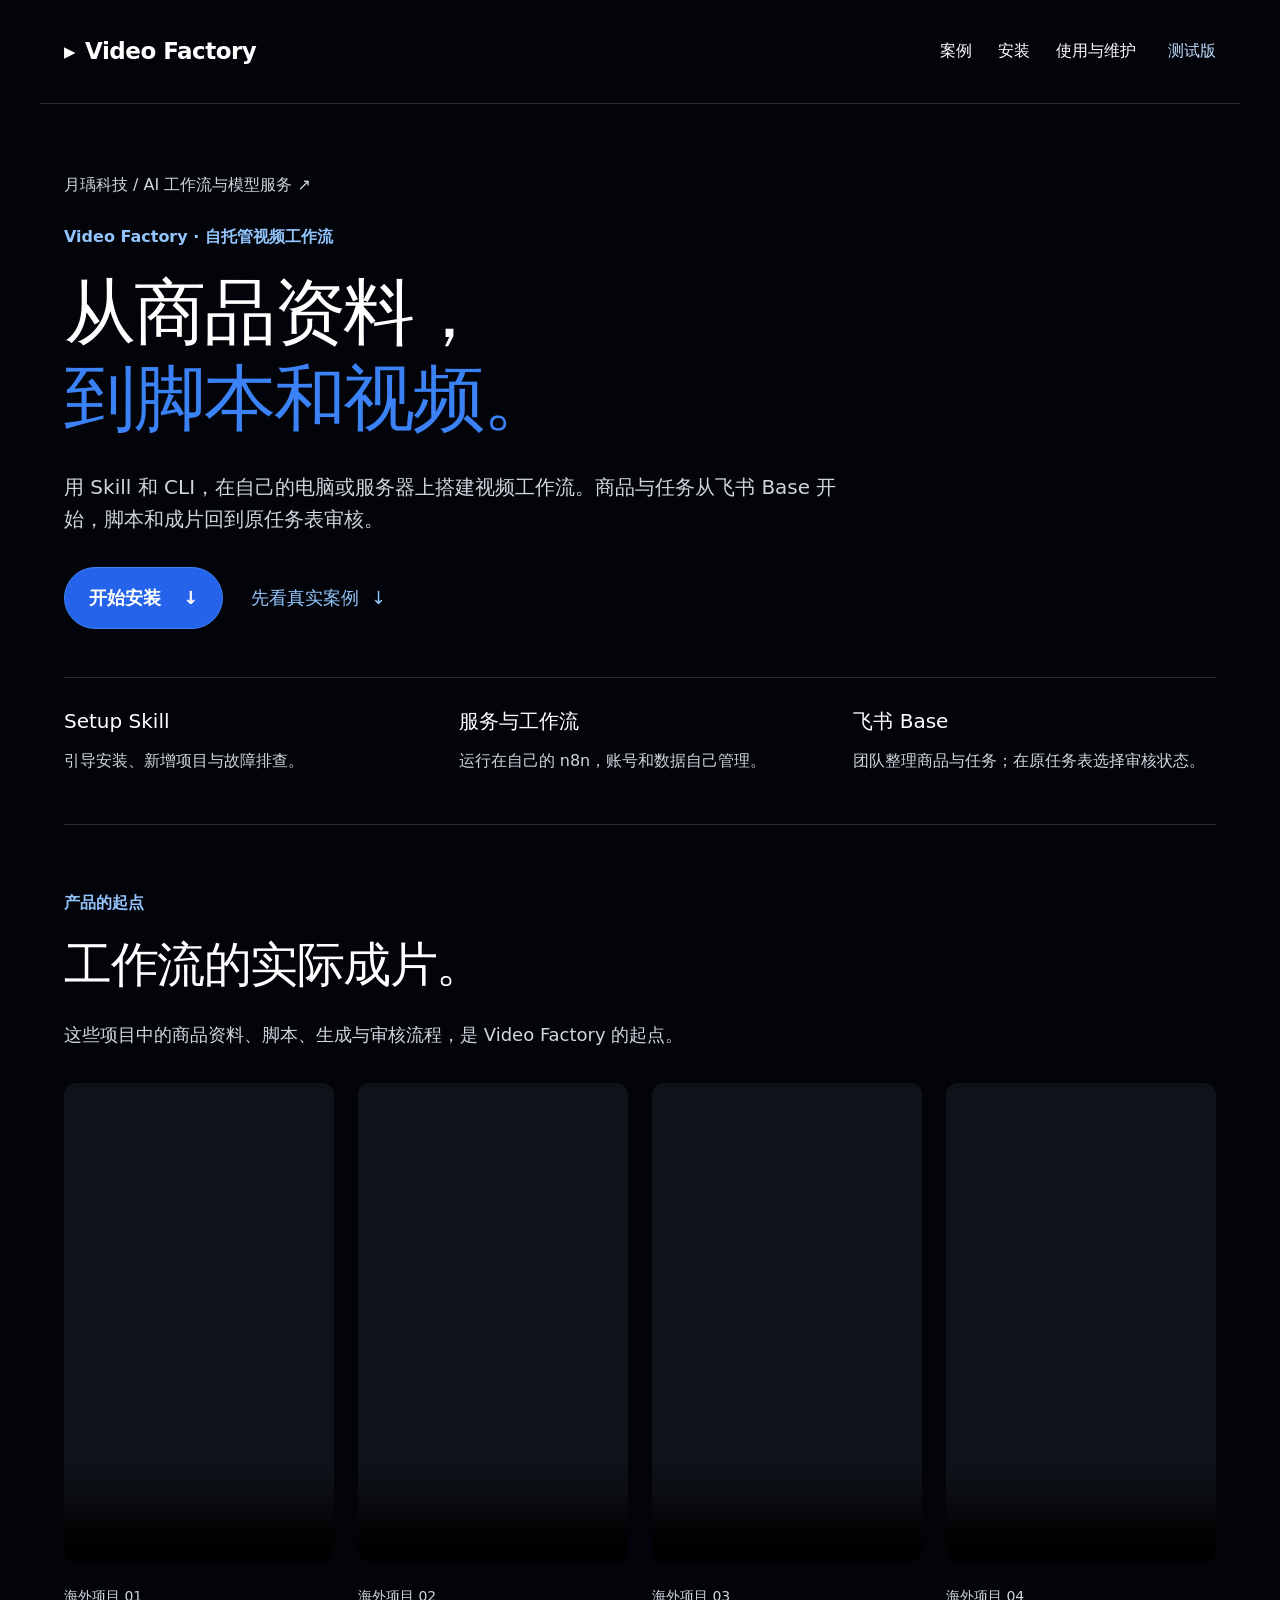
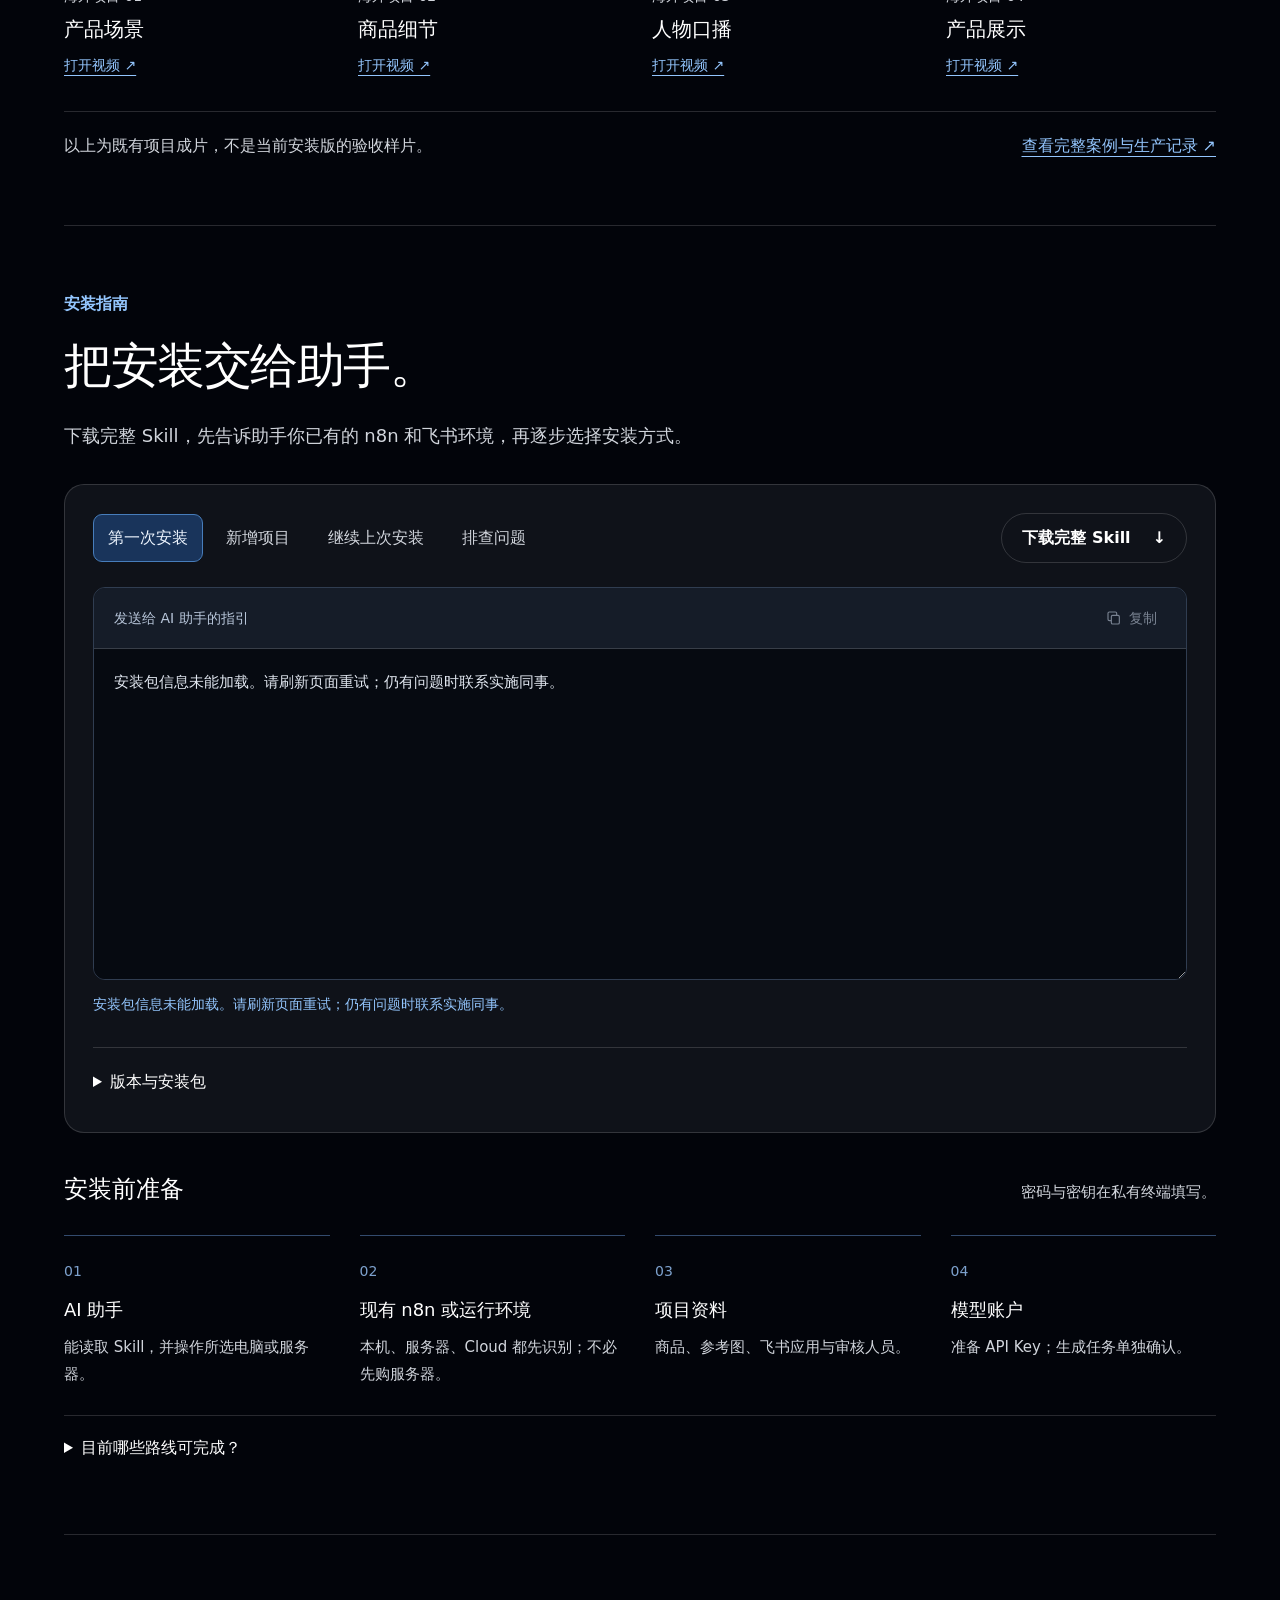
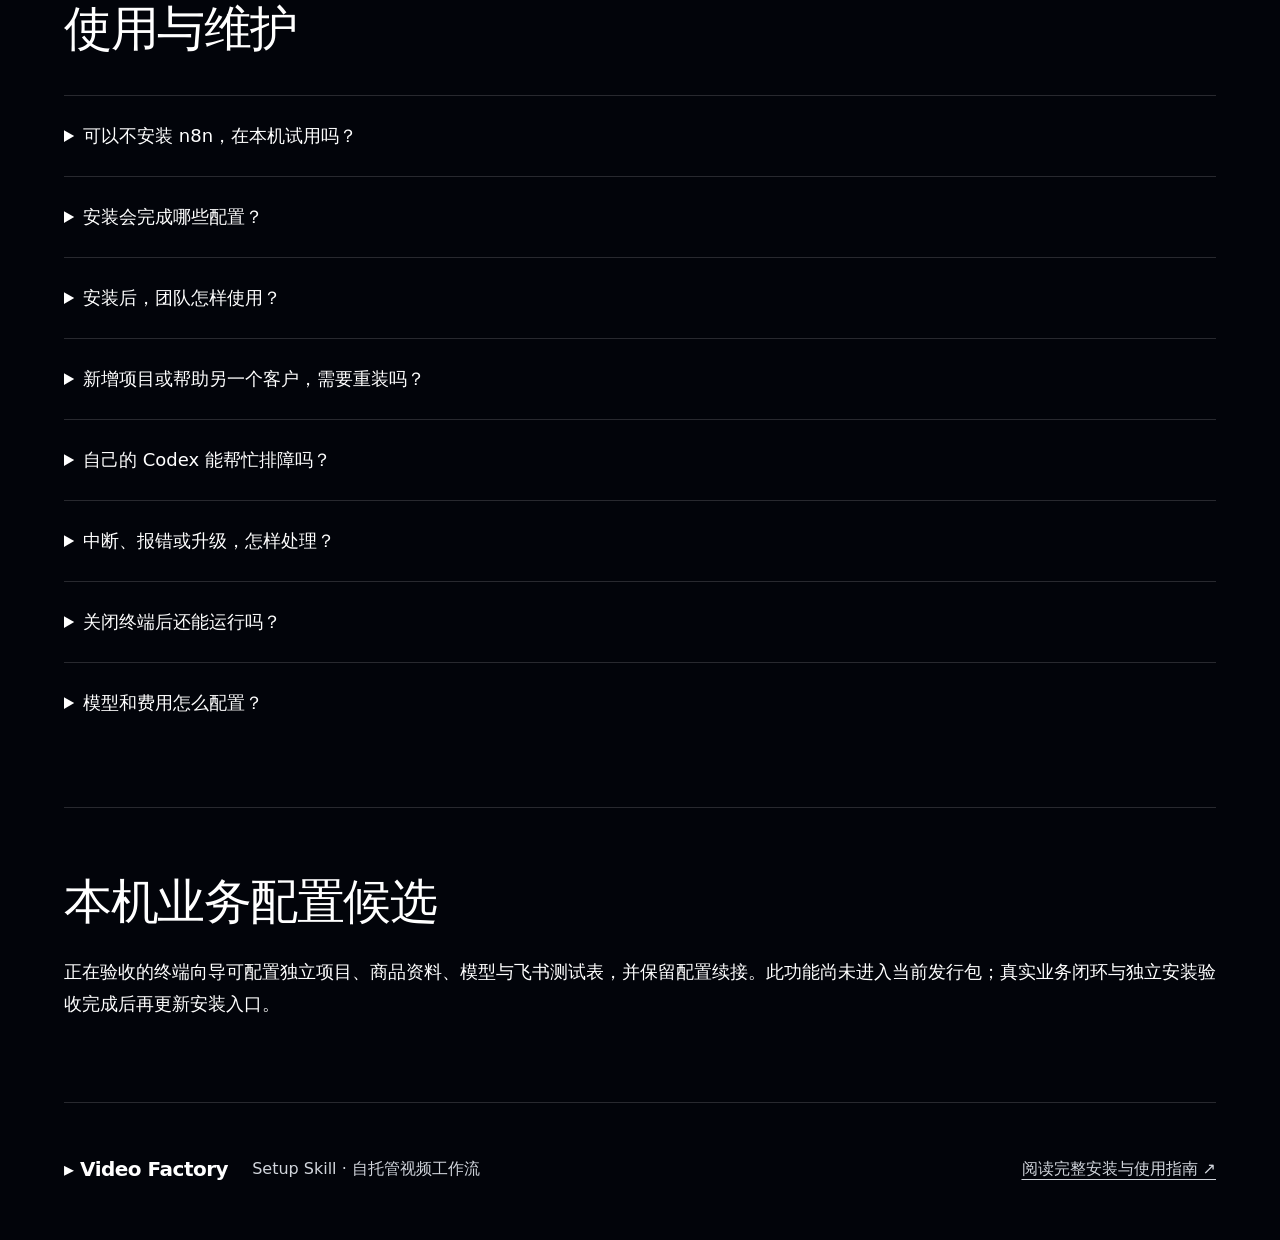
==== delivery/site/index.html @ 7f0e08a1 "feat: add resumable local business setup with private credentials" ====
<!doctype html>
<html lang="zh-CN">
<head>
  <meta charset="utf-8"><meta name="viewport" content="width=device-width,initial-scale=1">
  <meta name="description" content="通过 Setup Skill，在自己的电脑或服务器上部署视频工作流。默认接入飞书与 n8n，脚本与成片回到原任务表审核。">
  <meta name="robots" content="noindex,nofollow">
  <title>Video Factory · 产品介绍与安装指南</title>
  <link rel="icon" type="image/svg+xml" href="data:image/svg+xml,%3Csvg xmlns='http://www.w3.org/2000/svg' viewBox='0 0 48 48'%3E%3Crect width='48' height='48' rx='10' fill='%2302040a'/%3E%3Cpath d='M16 12v24l21-12z' fill='%233b82f6'/%3E%3C/svg%3E">
  <link rel="stylesheet" href="style.css">
  <script src="delivery-config.js" defer></script><script src="app.js" defer></script>
</head>
<body>
  <a class="skip" href="#start">跳到安装指南</a>
  <header>
    <a class="brand" href="#">▸ <span>Video Factory</span></a>
    <nav aria-label="主要导航"><a href="#cases">案例</a><a href="#start">安装</a><a href="#help">使用与维护</a></nav>
    <span class="edition">测试版</span>
  </header>
  <main>
    <section id="how" class="hero">
      <a class="brand-home" href="https://www.yueyu.tech/zh/solutions/ai-workflow-models">月瑀科技 / AI 工作流与模型服务 ↗</a>
      <p class="eyebrow">Video Factory · 自托管视频工作流</p>
      <h1>从商品资料，<br><em>到脚本和视频。</em></h1>
      <p class="lead">用 Skill 和 CLI，在自己的电脑或服务器上搭建视频工作流。商品与任务从飞书 Base 开始，脚本和成片回到原任务表审核。</p>
      <div class="hero-actions"><a class="button primary" href="#start">开始安装 <span aria-hidden="true">↓</span></a><a class="case-link" href="#cases">先看真实案例 <span aria-hidden="true">↓</span></a></div>
      <dl class="product-parts">
        <div><dt>Setup Skill</dt><dd>引导安装、新增项目与故障排查。</dd></div>
        <div><dt>服务与工作流</dt><dd>运行在自己的 n8n，账号和数据自己管理。</dd></div>
        <div><dt>飞书 Base</dt><dd>团队整理商品与任务；在原任务表选择审核状态。</dd></div>
      </dl>
    </section>

    <section id="cases" class="section cases" aria-labelledby="cases-title">
      <div class="section-heading"><p class="eyebrow">产品的起点</p><h2 id="cases-title">工作流的实际成片。</h2><p>这些项目中的商品资料、脚本、生成与审核流程，是 Video Factory 的起点。</p></div>
      <div class="case-videos">
        <figure><video controls playsinline preload="none" poster="https://www.yueyu.tech/media/ai-workflow/overseas-1.jpg" aria-label="播放产品场景短视频"><source src="https://www.yueyu.tech/media/ai-workflow/overseas-1.mp4" type="video/mp4"></video><figcaption><span>海外项目 01</span><h3>产品场景</h3><a href="https://www.yueyu.tech/media/ai-workflow/overseas-1.mp4" target="_blank" rel="noopener">打开视频 ↗</a></figcaption></figure>
        <figure><video controls playsinline preload="none" poster="https://www.yueyu.tech/media/ai-workflow/overseas-2.jpg" aria-label="播放商品细节短视频"><source src="https://www.yueyu.tech/media/ai-workflow/overseas-2.mp4" type="video/mp4"></video><figcaption><span>海外项目 02</span><h3>商品细节</h3><a href="https://www.yueyu.tech/media/ai-workflow/overseas-2.mp4" target="_blank" rel="noopener">打开视频 ↗</a></figcaption></figure>
        <figure><video controls playsinline preload="none" poster="https://www.yueyu.tech/media/ai-workflow/overseas-3.jpg" aria-label="播放人物口播短视频"><source src="https://www.yueyu.tech/media/ai-workflow/overseas-3.mp4" type="video/mp4"></video><figcaption><span>海外项目 03</span><h3>人物口播</h3><a href="https://www.yueyu.tech/media/ai-workflow/overseas-3.mp4" target="_blank" rel="noopener">打开视频 ↗</a></figcaption></figure>
        <figure><video controls playsinline preload="none" poster="https://www.yueyu.tech/media/ai-workflow/overseas-4.jpg" aria-label="播放产品展示短视频"><source src="https://www.yueyu.tech/media/ai-workflow/overseas-4.mp4" type="video/mp4"></video><figcaption><span>海外项目 04</span><h3>产品展示</h3><a href="https://www.yueyu.tech/media/ai-workflow/overseas-4.mp4" target="_blank" rel="noopener">打开视频 ↗</a></figcaption></figure>
      </div>
      <div class="case-context"><p>以上为既有项目成片，不是当前安装版的验收样片。</p><a href="https://www.yueyu.tech/zh/solutions/ai-workflow-models" target="_blank" rel="noopener">查看完整案例与生产记录 ↗</a></div>
    </section>

    <section id="start" class="section install">
      <div class="section-heading"><p class="eyebrow">安装指南</p><h2>把安装交给助手。</h2><p>下载完整 Skill，先告诉助手你已有的 n8n 和飞书环境，再逐步选择安装方式。</p></div>

      <div class="install-panel">
        <div class="install-toolbar"><div class="scenarios" role="group" aria-label="选择要做的事"><button type="button" data-mode="install" aria-pressed="true">第一次安装</button><button type="button" data-mode="project" aria-pressed="false">新增项目</button><button type="button" data-mode="resume" aria-pressed="false">继续上次安装</button><button type="button" data-mode="repair" aria-pressed="false">排查问题</button></div><a class="button secondary" href="video-factory-setup.zip" download id="download-skill">下载完整 Skill <span aria-hidden="true">↓</span></a></div>
        <div class="prompt-preview"><div class="prompt-toolbar"><label for="agent-prompt">发送给 AI 助手的指引</label><button type="button" id="copy-prompt" class="copy-button" aria-label="复制安装指引"><svg width="16" height="16" viewBox="0 0 24 24" fill="none" stroke="currentColor" stroke-width="1.7" aria-hidden="true"><rect x="8" y="8" width="12" height="13" rx="2"/><path d="M16 8V5a2 2 0 0 0-2-2H5a2 2 0 0 0-2 2v9a2 2 0 0 0 2 2h3"/></svg><span>复制</span></button></div><textarea id="agent-prompt" readonly rows="9">正在读取安装包信息……</textarea></div>
        <div class="prompt-bottom"><p id="copy-feedback" role="status" aria-live="polite"></p></div>
        <details class="release-details"><summary>版本与安装包</summary><p id="download-access">请按当前发行信息取得固定安装包，并由助手核对校验信息。</p><dl class="source-list"><dt>安装说明</dt><dd><a href="skill/SKILL.md" id="skill-source">阅读完整 Skill</a></dd><dt>服务器安装包</dt><dd><a id="release-link">读取中</a></dd><dt>当前版本</dt><dd id="version">读取中</dd><dt>文件校验信息</dt><dd><a href="release.json">供助手核对安装包</a></dd></dl></details>
      </div>
      <aside class="preparation"><div class="prep-heading"><h3>安装前准备</h3><p>密码与密钥在私有终端填写。</p></div><ol>
        <li><span class="prep-number">01</span><strong>AI 助手</strong><span>能读取 Skill，并操作所选电脑或服务器。</span></li>
        <li><span class="prep-number">02</span><strong>现有 n8n 或运行环境</strong><span>本机、服务器、Cloud 都先识别；不必先购服务器。</span></li>
        <li><span class="prep-number">03</span><strong>项目资料</strong><span>商品、参考图、飞书应用与审核人员。</span></li>
        <li><span class="prep-number">04</span><strong>模型账户</strong><span>准备 API Key；生成任务单独确认。</span></li>
      </ol><details><summary>目前哪些路线可完成？</summary><p class="small">Skill 会先识别本机 Node.js/Docker、服务器或 n8n Cloud。a37 测试版可在 Mac、Windows、Linux 安装本机 n8n，或连接已有 Node.js/Docker 实例。Ubuntu 完整栈另需 24.04 x86_64 主机。Cloud 实例尚未实测。<a href="customer-guide.md">查看完整安装说明</a>。</p></details></aside>
    </section>
    <section id="help" class="section help-layout">
      <div class="section-heading"><h2>使用与维护</h2></div>
      <div class="faq">
        <details><summary>可以不安装 n8n，在本机试用吗？</summary><p>已有 macOS/Linux 假模型源码候选，使用 Python、SQLite 和内置调度器，支持脚本生成、退回、修订及重启。它尚未包含在本页 a41 安装包中，不含真实飞书或视频生成；试用需取得已核对的候选与本地安装指南。不会自动替换现有 n8n。</p></details>
        <details id="setup"><summary>安装会完成哪些配置？</summary><p class="steps">识别已有 n8n 与飞书 → 选择可用路线 → 配置首个项目与服务 → 连接飞书。已有 n8n 可直接接入；没有时再选择 Node.js、Docker 或 Ubuntu 完整栈。模型、真实任务和人工审核随后逐项验收。</p></details>
        <details><summary>安装后，团队怎样使用？</summary><p>商品资料和创作要求放在飞书任务表；配置完成后，指定负责人核对并确认单次费用计划，再生成脚本。员工在原表查看脚本和成片、填写意见并审核。不同员工的权限隔离仍待真实验收。</p></details>
        <details><summary>新增项目或帮助另一个客户，需要重装吗？</summary><p>Skill 可以复用。同一客户新增项目时复用已有服务，另设项目资料与权限；不同客户分别部署。</p><button type="button" class="text-button" id="choose-project">复制新增项目指引 ↗</button></details>
        <details><summary>自己的 Codex 能帮忙排障吗？</summary><p>可以。选择“排查问题”，将私有安装记录和任务编号交给已获你授权的助手。它会先检查原项目，再说明修复办法；重新生成或停机需要你确认。</p></details>
        <details><summary>中断、报错或升级，怎样处理？</summary><p>选择“继续上次安装”或“排查问题”，把安装记录交给助手。续接保留已完成配置；密码和密钥在私有输入处填写。升级前先备份，更新 Skill 不会自动升级服务器。</p></details>
        <details><summary>关闭终端后还能运行吗？</summary><p>由助手按版本检查后台运行方式。便携路线提供自启管理：Mac、Windows 登录后启动，Linux 系统服务可开机启动；Docker 需先启动自身服务。接收器会等待 n8n 数据库就绪；电脑休眠会暂停本机任务。安装后核对实际状态，已有 n8n 不会被接管。Mac/Windows 实际退出并重新登录的真人验收仍待完成。</p></details>
        <details><summary>模型和费用怎么配置？</summary><p>当前固定发行包接入 DeepSeek Flash 与 MiniMax H3。使用客户自己的 API 账户；密钥配置不生成内容，每次生成单独确认，结果在飞书审核。指定负责人逐条确认费用；更换模型或接口后重新确认计划。已完成单账号真实验收；第二账号权限仍待验。GPT、Gemini、MiniMax 文本、千问、豆包及可灵、Seedance、万相视频仍需独立验收；Seedream 是图片模型，也尚未接入。旧项目案例不代表这些接口已进入本产品正式安装包。</p></details>
      </div>
    </section>
  <section class="section"><h2>本机业务配置候选</h2><p>正在验收的终端向导可配置独立项目、商品资料、模型与飞书测试表，并保留配置续接。此功能尚未进入当前发行包；真实业务闭环与独立安装验收完成后再更新安装入口。</p></section>
</main>
  <footer><span class="brand">▸ Video Factory</span><p>Setup Skill · 自托管视频工作流</p><a href="customer-guide.md">阅读完整安装与使用指南 ↗</a></footer>
</body>
</html>
---- delivery/site/style.css ----
:root {
  color-scheme: dark;
  --font-sans: ui-sans-serif, system-ui, -apple-system, "Segoe UI", "PingFang SC", "Hiragino Sans GB", "Microsoft YaHei", "Noto Sans SC", sans-serif;
  --font-serif: ui-serif, "Songti SC", SimSun, "Noto Serif SC", Georgia, serif;
  --bg: #02040a;
  --ink: #fff;
  --muted: #d1d5dc;
  --line: rgb(255 255 255 / 15%);
  --accent: #3b82f6;
  --paper: #0f1219;
  --soft: #0f1623;
}
* { box-sizing: border-box; }
html { scroll-behavior: smooth; scroll-padding-top: 32px; }
body { margin: 0; background: var(--bg); color: var(--ink); font: 18px/1.7778 var(--font-sans); -webkit-font-smoothing: antialiased; -moz-osx-font-smoothing: grayscale; }
a { color: inherit; text-underline-offset: 5px; }
button, textarea { font: inherit; }
button, a { touch-action: manipulation; }
button { cursor: pointer; }
button:focus-visible, a:focus-visible, textarea:focus-visible, summary:focus-visible { outline: 3px solid #93c5fd; outline-offset: 5px; }
header, main, footer { max-width: 1200px; margin: auto; padding-inline: 24px; }
header { min-height: 104px; display: flex; align-items: center; gap: 32px; border-bottom: 1px solid var(--line); }
.brand { display: inline-flex; align-items: center; gap: 10px; font-size: 23px; font-weight: 750; text-decoration: none; letter-spacing: -.5px; white-space: nowrap; }
nav { display: flex; gap: 26px; margin-left: auto; font-size: 16px; }
nav a { text-decoration: none; padding-block: 12px; }
nav a:hover { color: #93c5fd; }
.edition { font-size: 16px; color: #bfdbfe; white-space: nowrap; }
.skip { position: absolute; left: 24px; top: -100px; z-index: 10; padding: 12px; background: #93c5fd; color: var(--bg); }
.skip:focus { top: 12px; }
.hero { display: grid; grid-template-columns: 1.15fr 1fr; align-items: center; gap: 48px; padding: 80px 0 64px; }
.brand-home { display: inline-block; margin-bottom: 30px; font-size: 16px; color: var(--muted); text-decoration: none; }
.eyebrow { font-size: 16px; font-weight: 600; color: #93c5fd; margin: 0 0 18px; }
h1, h2, h3 { font-family: var(--font-serif); }
h1 { font-size: clamp(1.9rem, 7.8vw, 4.5rem); line-height: 1.2; letter-spacing: -.03em; font-weight: 500; margin: 0 0 28px; }
h1 em { color: var(--accent); font-style: normal; }
.lead { color: var(--muted); font-size: 20px; line-height: 1.6; max-width: 29em; margin: 0 0 32px; }
.button { display: inline-flex; justify-content: center; align-items: center; gap: 22px; min-height: 56px; padding: 14px 24px; border: 1px solid var(--line); border-radius: 9999px; font-size: 18px; font-weight: 600; text-decoration: none; transition: background-color .18s; }
.primary { color: white; background: #2563eb; border-color: #3b82f6; }
.primary:hover { background: #1d4ed8; }
.secondary { background: transparent; }
.secondary:hover { background: rgb(255 255 255 / 5%); }
.small { font-size: 16px; color: var(--muted); line-height: 1.75; }
.hero .small { margin: 18px 0 0; }
.section { padding: 96px 0; border-bottom: 1px solid var(--line); }
h2 { font-size: 48px; line-height: 1.25; letter-spacing: -.03em; font-weight: 500; margin: 0 0 24px; }
h3 { font-size: 24px; line-height: 1.4; font-weight: 500; margin: 0 0 16px; }
.section-heading > p:last-child:not(.eyebrow) { max-width: 40em; color: var(--muted); }
.outcomes { display: grid; grid-template-columns: repeat(3, 1fr); gap: 40px; margin-top: 40px; }
.outcomes article { border-top: 2px solid #334b6e; padding-top: 26px; }
.outcomes p { color: var(--muted); margin: 0; }
.inline-note { border-left: 3px solid #3b82f6; padding: 4px 0 4px 24px; color: var(--muted); font-size: 16px; margin: 36px 0 0; }
details { border-top: 1px solid var(--line); padding: 20px 0; }
summary { cursor: pointer; min-height: 44px; display: list-item; align-content: center; font-size: 18px; font-weight: 500; }
details p { color: var(--muted); }
.source-list { display: grid; grid-template-columns: 130px 1fr; gap: 12px; font-size: 16px; }
.source-list dt { color: var(--muted); }
.source-list dd { margin: 0; overflow-wrap: anywhere; }
.process-section { padding: 8px 0 32px; border-bottom: 1px solid var(--line); }
.process-section > details { border: 0; }
.process-section > details > summary { font-size: 24px; }
.steps { list-style: none; padding: 0; margin: 32px 0; display: grid; grid-template-columns: repeat(3, 1fr); gap: 32px; }
.steps > li > span { display: block; color: #93c5fd; font-size: 18px; margin-bottom: 14px; }
.steps h3 { font-size: 22px; }
.steps p { font-size: 18px; color: var(--muted); }
.projects { display: grid; grid-template-columns: 1fr 1fr; gap: 72px; }
.projects > div > p:not(.eyebrow) { color: var(--muted); }
.text-button { background: none; color: #93c5fd; border: 0; border-bottom: 1px solid #60a5fa; padding: 14px 0; min-height: 48px; font-size: 18px; font-weight: 600; }
.example { border-left: 1px solid var(--line); padding-left: 40px; }
.example blockquote { margin: 20px 0 24px; font-size: 27px; line-height: 1.65; }
.example p { color: var(--muted); font-size: 16px; }
.rule { height: 1px; background: var(--line); margin: 28px 0; }
.help-layout { display: block; }
.faq p { color: var(--muted); font-size: 18px; }
.faq { margin-top: 36px; }
.faq details { padding: 18px 0; }
.faq p { max-width: 58em; margin: 12px 0 8px; }
footer { padding-top: 36px; padding-bottom: 40px; display: flex; gap: 24px; align-items: center; }
footer p, footer a { color: var(--muted); font-size: 16px; }
footer > a { margin-left: auto; }
footer .brand { font-size: 20px; }
@media (max-width: 1050px) {
  header, main, footer { padding-inline: 32px; }
  .edition { display: none; }
  .hero { gap: 40px; grid-template-columns: 1fr; }
  .outcomes { gap: 24px; }
}
@media (max-width: 850px) {
  .hero { grid-template-columns: 1fr; padding: 56px 0; }
  .hero-copy { max-width: 650px; }
  .outcomes { grid-template-columns: 1fr; gap: 32px; }
  .projects, .help-layout { grid-template-columns: 1fr; gap: 36px; }
  .example { padding-left: 24px; }
  .steps { grid-template-columns: 1fr 1fr; }
  footer { flex-wrap: wrap; }
  footer > a { margin-left: 0; }
}
@media (max-width: 620px) {
  header, main, footer { padding-inline: 24px; }
  header { padding-top: 22px; padding-bottom: 18px; flex-wrap: wrap; gap: 14px; }
  nav { margin: 0; width: 100%; display: grid; grid-template-columns: 1fr 1fr; gap: 0 16px; }
  nav a { padding-block: 8px; }
  .hero { gap: 42px; padding: 40px 0; }
  h2 { font-size: 30px; }
  h3 { font-size: 24px; }
  .lead { font-size: 18px; line-height: 1.7778; }
  .hero .button { width: 100%; }
  .brand-home { margin-bottom: 26px; }
  .section { padding: 64px 0; }
  .steps { grid-template-columns: 1fr; gap: 16px; }
  .steps li { display: flex; gap: 20px; }
  .steps li > span { margin-top: 2px; }
  .steps h3 { font-size: 22px; }
  .example { padding-left: 20px; }
  .example blockquote { font-size: 23px; }
  .source-list { grid-template-columns: 1fr; gap: 4px; }
  .source-list dd { margin-bottom: 12px; }
  footer { flex-direction: column; align-items: flex-start; gap: 12px; }
  footer p { margin: 0; }
}
@media (prefers-reduced-motion: reduce) {
  html { scroll-behavior: auto; }
  .button { transition: none; }
}

.install-panel { background:var(--paper); border:1px solid var(--line); border-radius:20px; padding:28px; margin-top:32px; }
.install-toolbar { display:flex; align-items:center; justify-content:space-between; gap:24px; }
.install-toolbar .button { min-height:48px; font-size:16px; padding:10px 20px; flex:none; }
.scenarios { display:flex; flex-wrap:wrap; gap:8px; }
.scenarios button { min-height:44px; border:1px solid transparent; background:transparent; border-radius:9px; padding:9px 14px; color:var(--muted); font-size:16px; }
.scenarios button[aria-pressed=true] { color:#eff6ff; background:#19345b; border-color:#477dbb; }
.scenario-description { font-size:17px; color:var(--muted); margin:20px 0; }
.prompt-preview { border:1px solid #303d51; border-radius:12px; overflow:hidden; }
.prompt-toolbar { display:flex; align-items:center; justify-content:space-between; gap:14px; padding:8px 14px 8px 20px; background:#151c28; border-bottom:1px solid var(--line); }
.prompt-toolbar label { font-size:14px; color:#b7c5d9; }
.copy-button { display:inline-flex; align-items:center; gap:7px; min-height:44px; min-width:76px; padding:8px 10px; border:0; border-radius:7px; background:transparent; color:#dce8fa; font-size:14px; }
.copy-button:hover { background:#26364e; }
.copy-button:disabled { opacity:.5; cursor:not-allowed; }
#agent-prompt { display:block; width:100%; height:330px; min-height:260px; resize:vertical; border:0; border-radius:0; background:#060a11; color:#e1e7f0; padding:20px; font:15px/1.85 ui-monospace,SFMono-Regular,Consolas,var(--font-sans); }
.prompt-bottom { display:flex; justify-content:space-between; gap:16px; align-items:center; margin:10px 0 18px; min-height:28px; }
#copy-feedback { color:#93c5fd; font-size:14px; margin:0; }
.prompt-bottom .small { font-size:14px; }
.release-details { padding:12px 0 0; }
.release-details summary { font-size:16px; }
.preparation { margin-top:40px; }
.prep-heading { display:flex; align-items:baseline; justify-content:space-between; gap:24px; }
.prep-heading h3 { margin:0; }
.prep-heading p { font-size:15px; color:var(--muted); margin:0; }
.preparation ol { list-style:none; display:grid; grid-template-columns:repeat(4,minmax(0,1fr)); gap:30px; padding:0; margin:28px 0; }
.preparation li { border-top:1px solid #334b6e; padding-top:18px; }
.preparation strong { display:block; font-size:18px; font-weight:500; margin:8px 0; }
.preparation li > span:last-child { display:block; font-size:15px; color:var(--muted); }
.prep-number { color:#7da1cd; font-size:14px; }
.preparation details { padding:10px 0 0; }
.preparation summary { font-size:16px; }

/* Compact product definition; no decorative mock UI or test screenshots. */
.hero { display:block; padding:64px 0 48px; border-bottom:1px solid var(--line); }
.hero .lead { max-width:40em; }
.hero .brand-home { margin-bottom:24px; }
.product-parts { display:grid; grid-template-columns:repeat(3,minmax(0,1fr)); gap:32px; margin:48px 0 0; padding-top:26px; border-top:1px solid var(--line); }
.product-parts dt { font-size:20px; font-weight:500; margin-bottom:8px; }
.product-parts dd { margin:0; color:var(--muted); font-size:16px; }
.section { padding:64px 0; }
.install-toolbar { margin-bottom:24px; }
.prompt-bottom { margin:0; min-height:0; }
#copy-feedback:not(:empty) { margin:12px 0; }
.release-details { margin-top:18px; }
.faq .steps { display:block; margin:12px 0 8px; }
@media (max-width:850px) {
  .install-toolbar { align-items:flex-start; flex-direction:column; gap:16px; }
  .preparation ol { grid-template-columns:1fr 1fr; }
  .prep-heading { display:block; } .prep-heading p { margin-top:12px; }
}
@media (max-width:620px) {
  .hero { padding:40px 0; } .product-parts { grid-template-columns:1fr; gap:22px; margin-top:32px; }
  .product-parts dt { font-size:18px; } .section { padding:48px 0; }
  .install-panel { padding:18px 14px; border-radius:16px; }
  .scenarios { display:grid; grid-template-columns:1fr 1fr; width:100%; gap:6px; }
  .scenarios button { padding:8px 7px; font-size:14px; }
  .install-toolbar { gap:18px; } .install-toolbar .button { width:100%; }
  .prompt-toolbar { padding-left:12px; gap:5px; } .prompt-toolbar label { font-size:12px; } .copy-button { min-width:66px; }
  #agent-prompt { padding:14px; font-size:14px; height:370px; }
  .preparation ol { gap:22px; } .preparation strong { font-size:17px; } .preparation li > span:last-child { font-size:14px; } .faq summary { font-size:17px; }
}

@media (max-width:620px) { nav { display:flex; justify-content:space-between; gap:12px; } nav a { white-space:nowrap; } }

/* Real public project media: one quiet gallery, with no mock application UI. */
.hero-actions { display:flex; align-items:center; gap:28px; }
.case-link { display:inline-flex; align-items:center; gap:12px; min-height:48px; color:#93c5fd; text-decoration:none; }
.case-videos { display:grid; grid-template-columns:repeat(4,minmax(0,1fr)); gap:24px; margin-top:32px; }
.case-videos figure { margin:0; min-width:0; }
.case-videos video { display:block; width:100%; aspect-ratio:9/16; object-fit:contain; background:var(--paper); border-radius:12px; }
.case-videos figcaption { padding-top:16px; }
.case-videos figcaption > span { font-size:14px; color:var(--muted); }
.case-videos h3 { font-size:20px; margin:4px 0 0; }
.case-videos figcaption a { display:inline-flex; align-items:center; min-height:44px; color:#93c5fd; font-size:14px; }
.case-context { display:flex; justify-content:space-between; align-items:baseline; gap:24px; margin-top:24px; border-top:1px solid var(--line); padding-top:20px; font-size:16px; }
.case-context p { margin:0; color:var(--muted); }
.case-context a { color:#93c5fd; flex-shrink:0; }
@media (max-width:850px) {
  .case-videos { grid-template-columns:repeat(2,minmax(0,1fr)); gap:28px 20px; }
  .case-context { flex-direction:column; gap:12px; }
}
@media (max-width:620px) {
  .hero-actions { flex-wrap:wrap; gap:12px; }
  .case-videos { gap:24px 14px; }
  .case-videos h3 { font-size:18px; }
  .case-videos figcaption { padding-top:10px; }
}
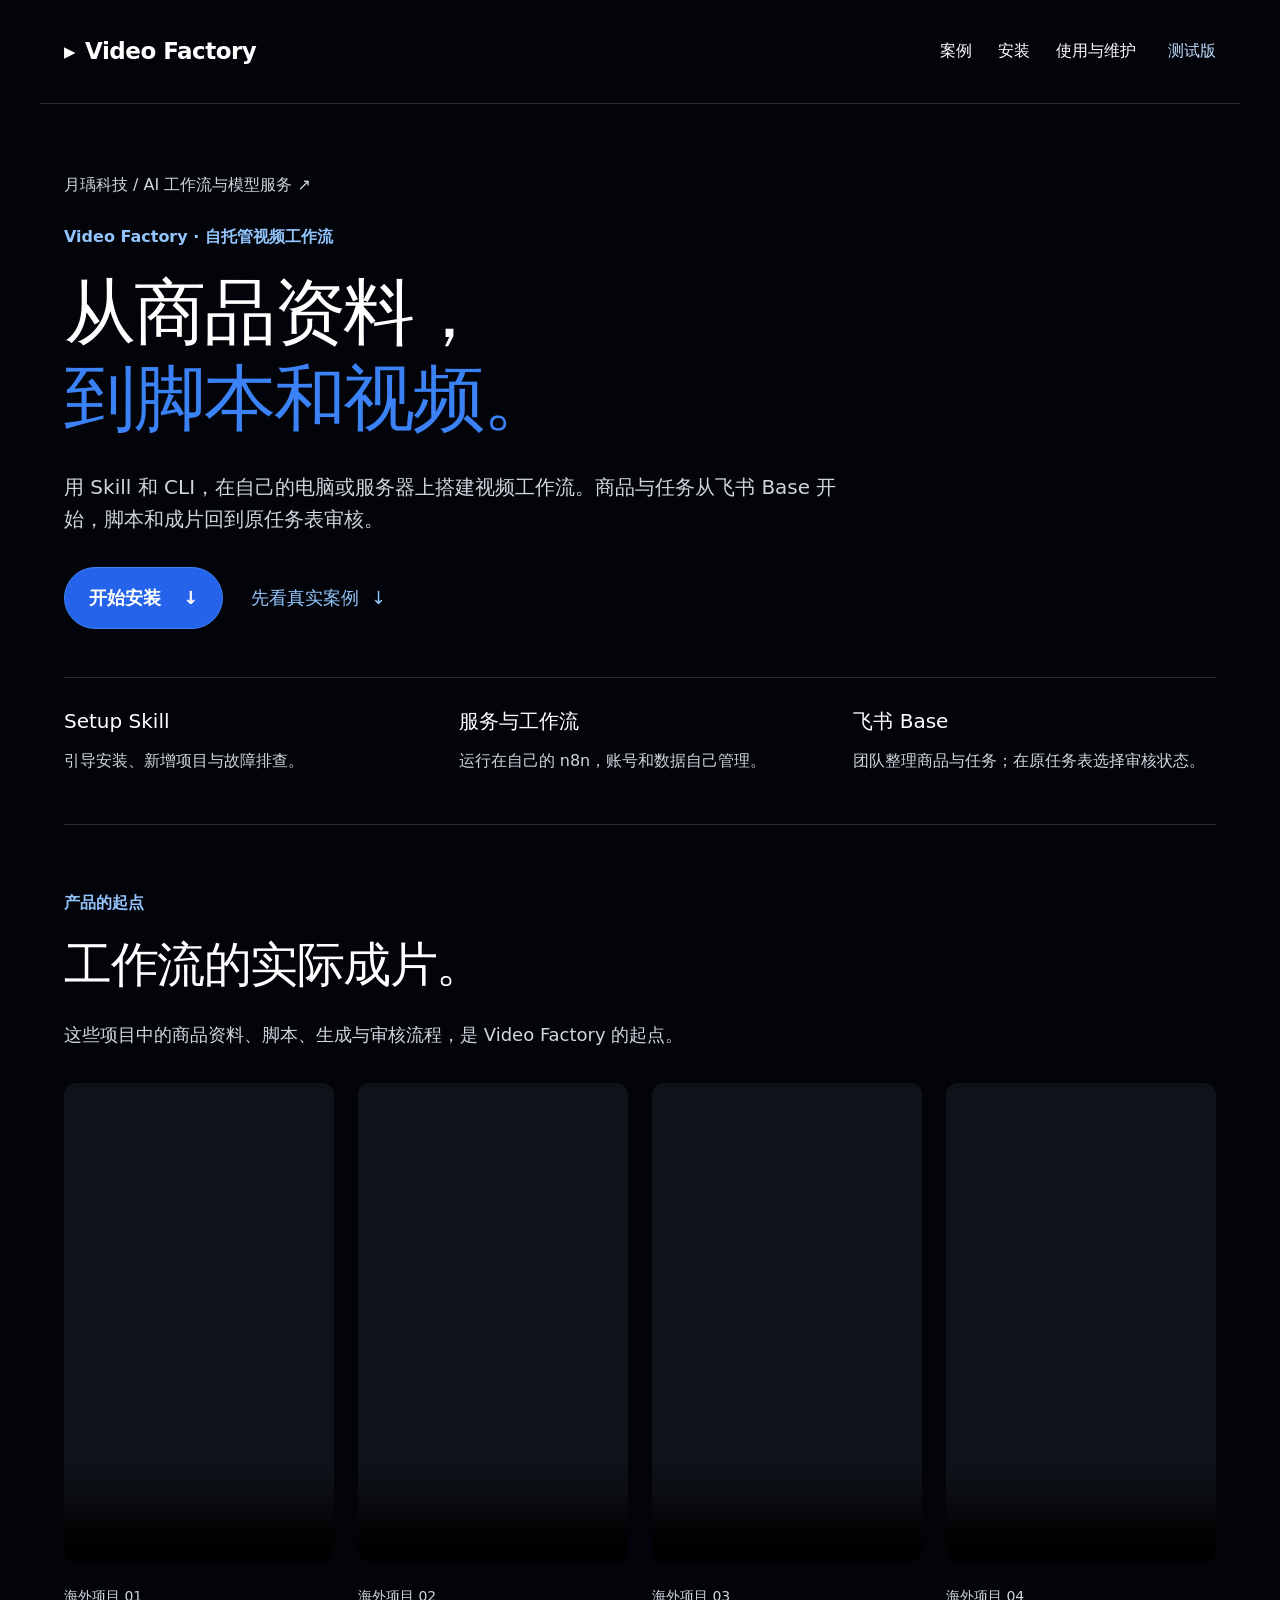
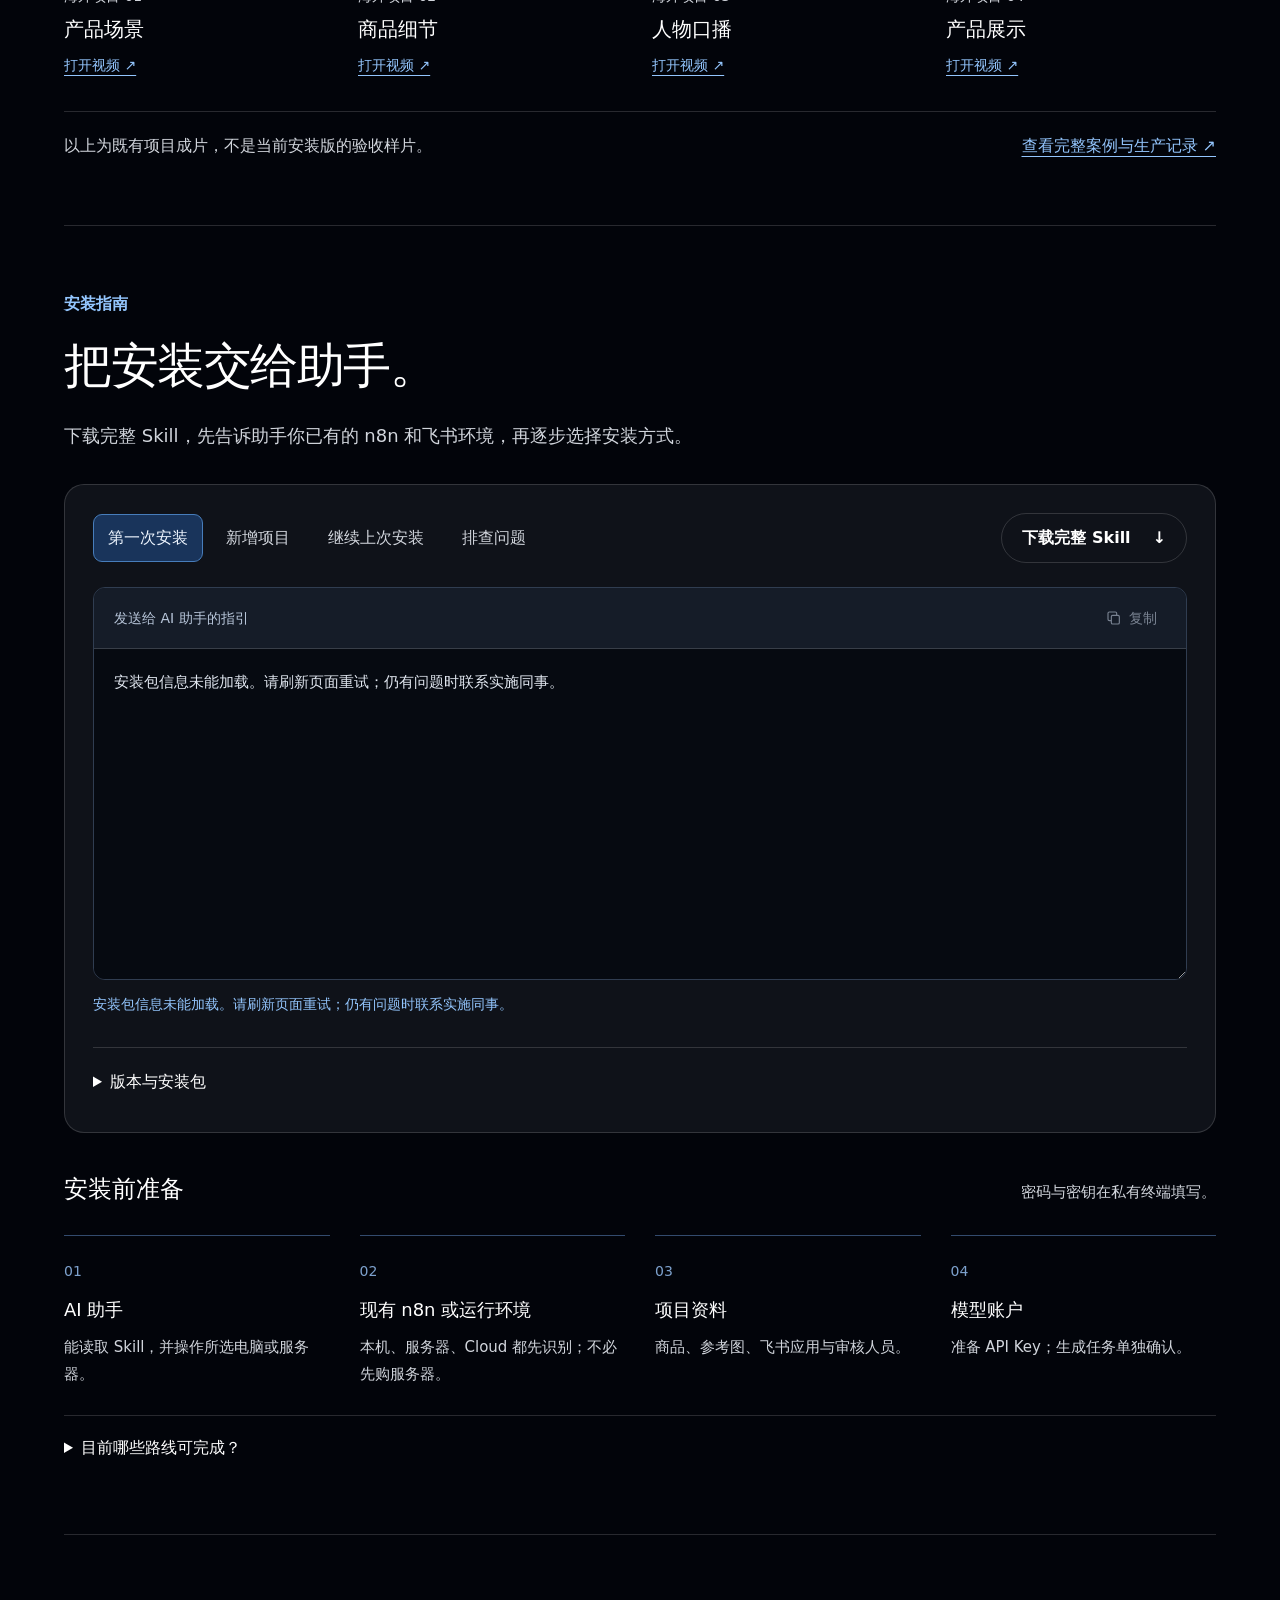
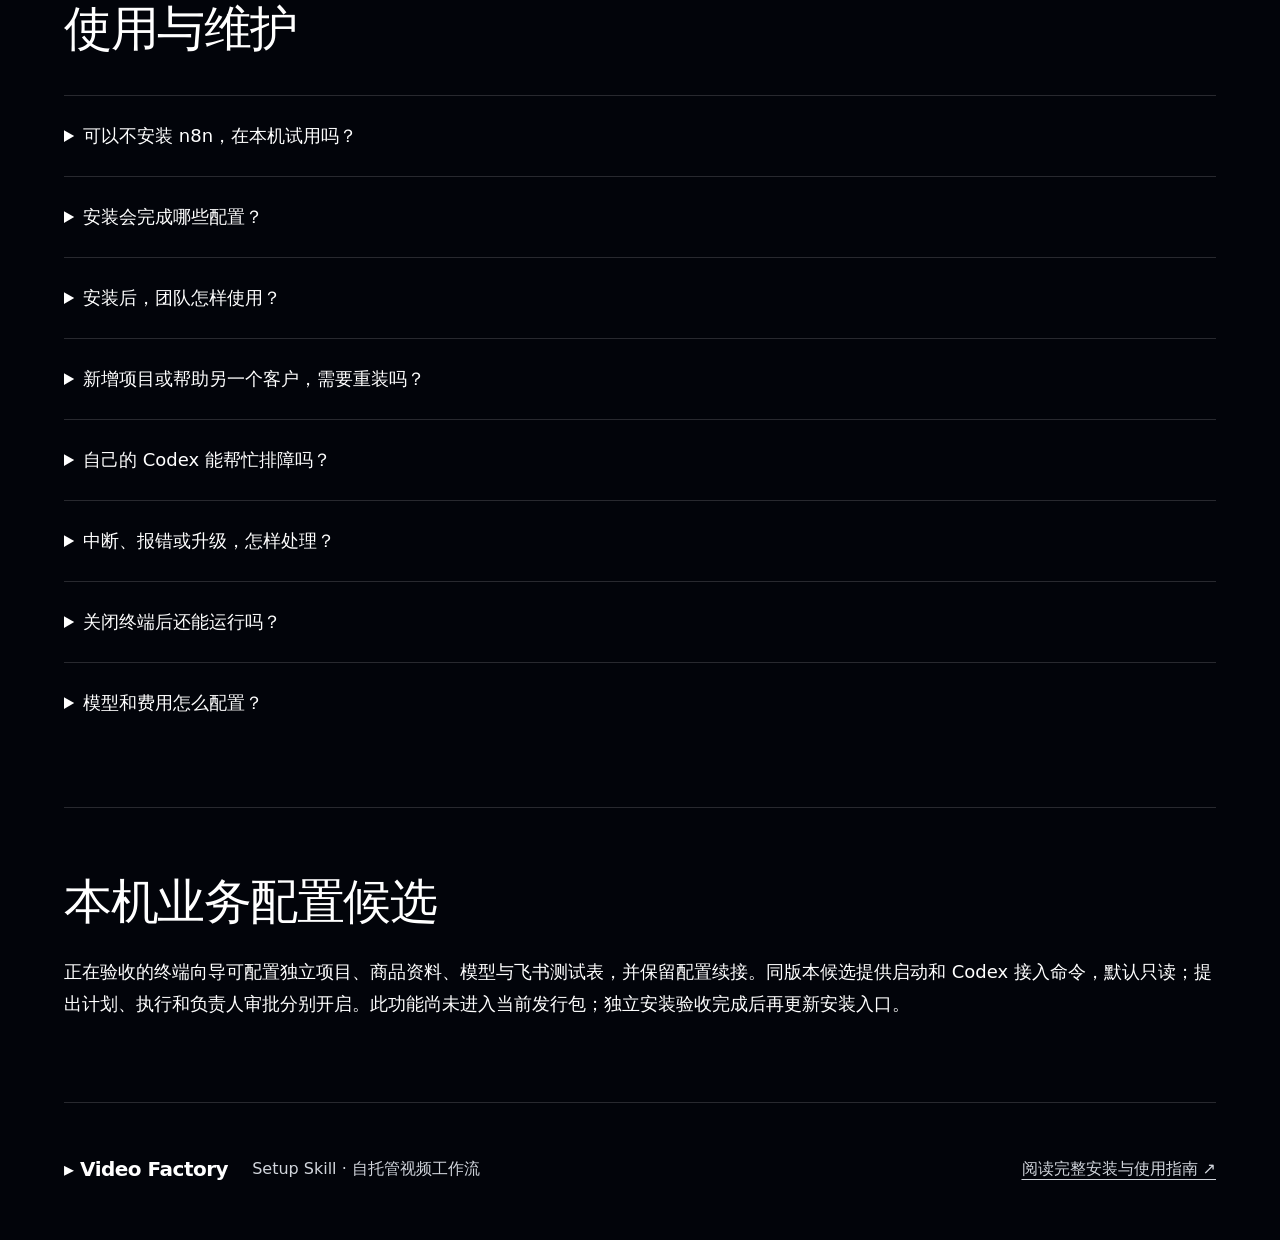
==== commit 6e742fa8: "feat: add bounded business startup and scoped Codex client" ====
--- a/delivery/site/index.html
+++ b/delivery/site/index.html
@@ -70,7 +70,7 @@
         <details><summary>模型和费用怎么配置？</summary><p>当前固定发行包接入 DeepSeek Flash 与 MiniMax H3。使用客户自己的 API 账户；密钥配置不生成内容，每次生成单独确认，结果在飞书审核。指定负责人逐条确认费用；更换模型或接口后重新确认计划。已完成单账号真实验收；第二账号权限仍待验。GPT、Gemini、MiniMax 文本、千问、豆包及可灵、Seedance、万相视频仍需独立验收；Seedream 是图片模型，也尚未接入。旧项目案例不代表这些接口已进入本产品正式安装包。</p></details>
       </div>
     </section>
-  <section class="section"><h2>本机业务配置候选</h2><p>正在验收的终端向导可配置独立项目、商品资料、模型与飞书测试表，并保留配置续接。此功能尚未进入当前发行包；真实业务闭环与独立安装验收完成后再更新安装入口。</p></section>
+  <section class="section"><h2>本机业务配置候选</h2><p>正在验收的终端向导可配置独立项目、商品资料、模型与飞书测试表，并保留配置续接。同版本候选提供启动和 Codex 接入命令，默认只读；提出计划、执行和负责人审批分别开启。此功能尚未进入当前发行包；独立安装验收完成后再更新安装入口。</p></section>
 </main>
   <footer><span class="brand">▸ Video Factory</span><p>Setup Skill · 自托管视频工作流</p><a href="customer-guide.md">阅读完整安装与使用指南 ↗</a></footer>
 </body>
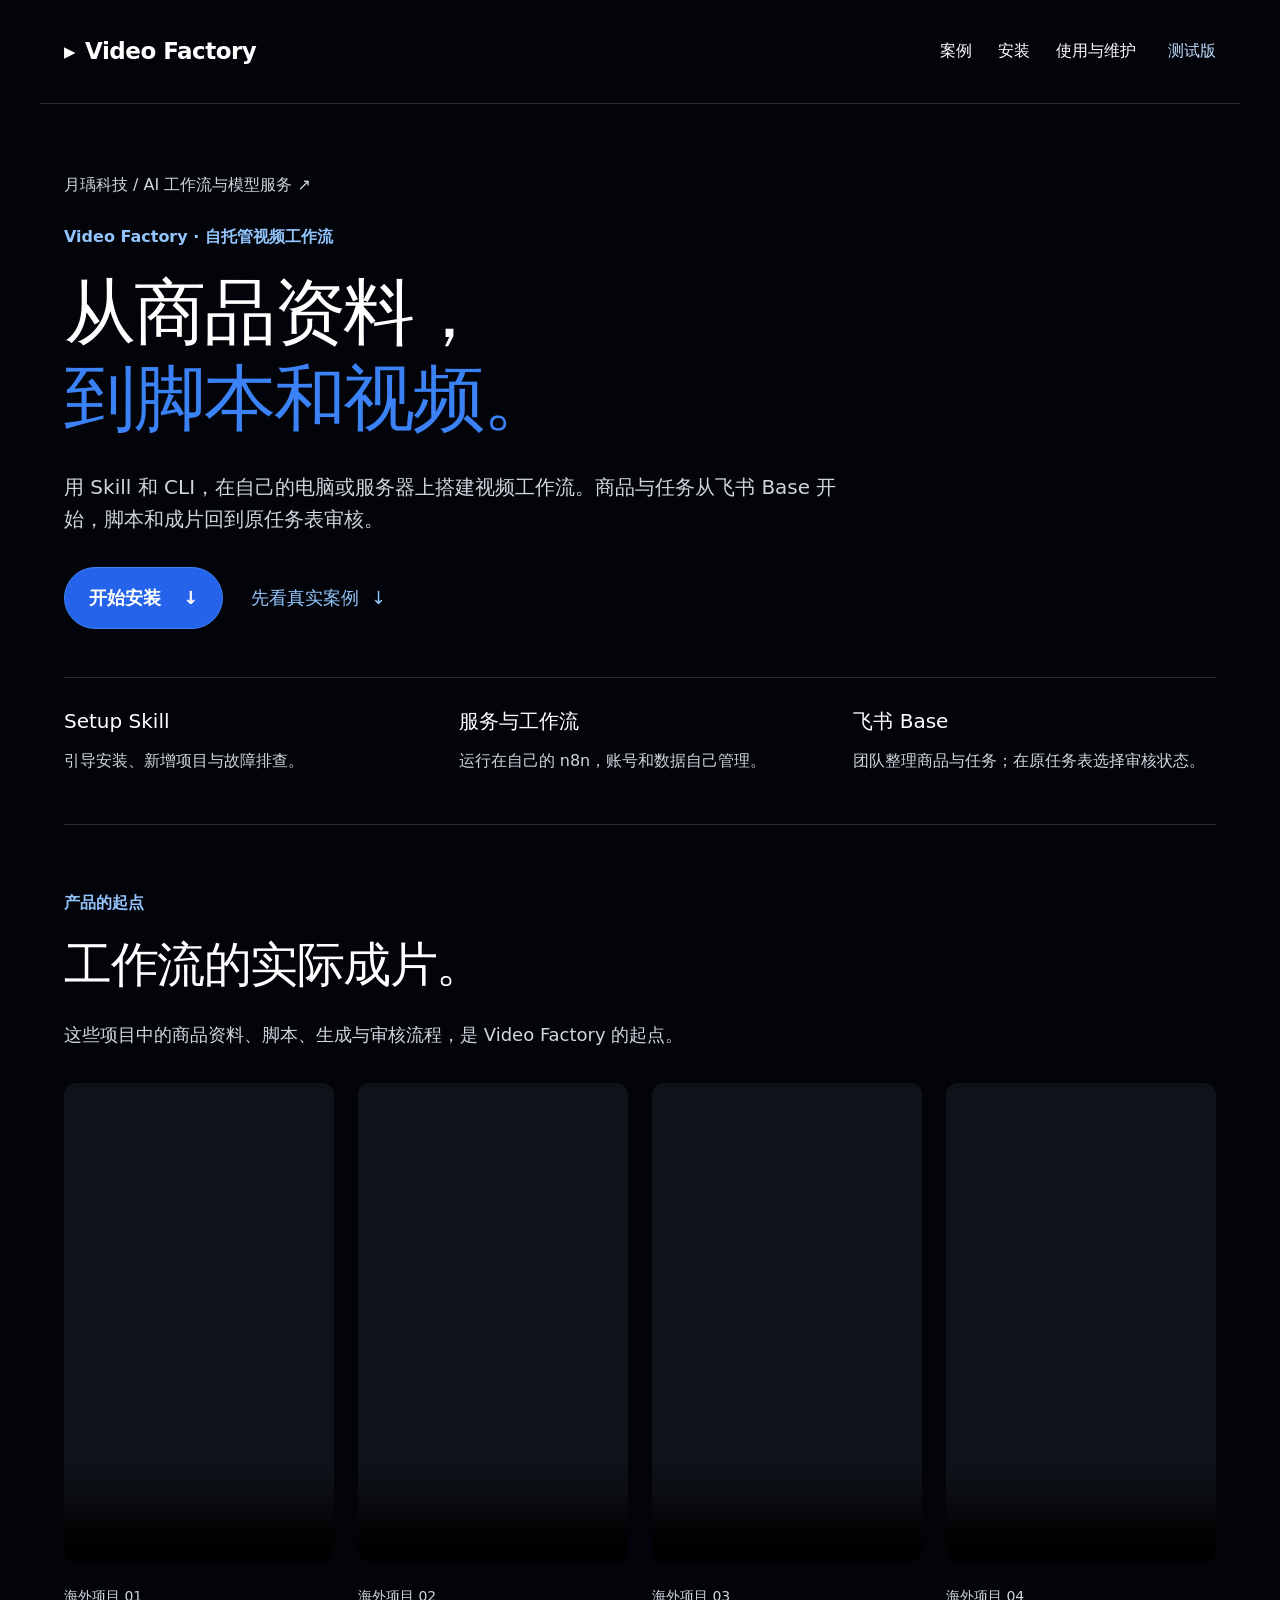
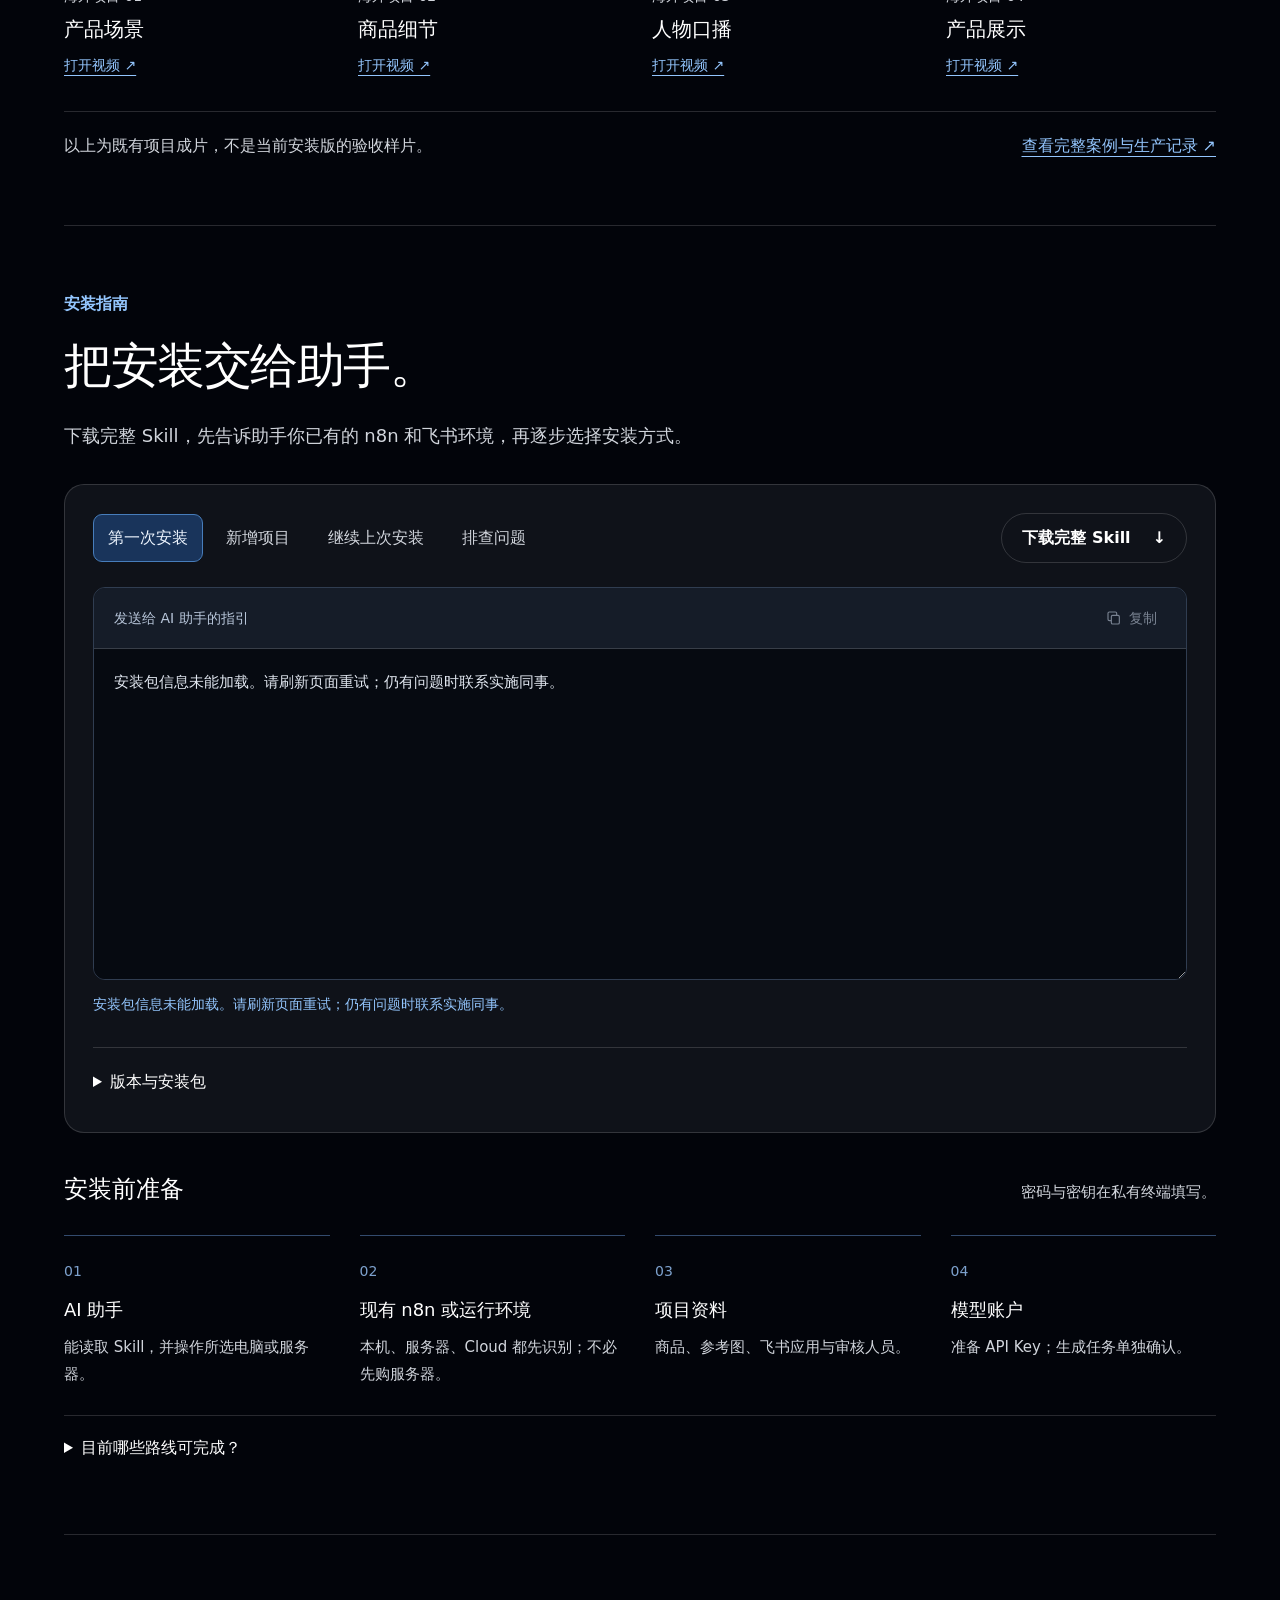
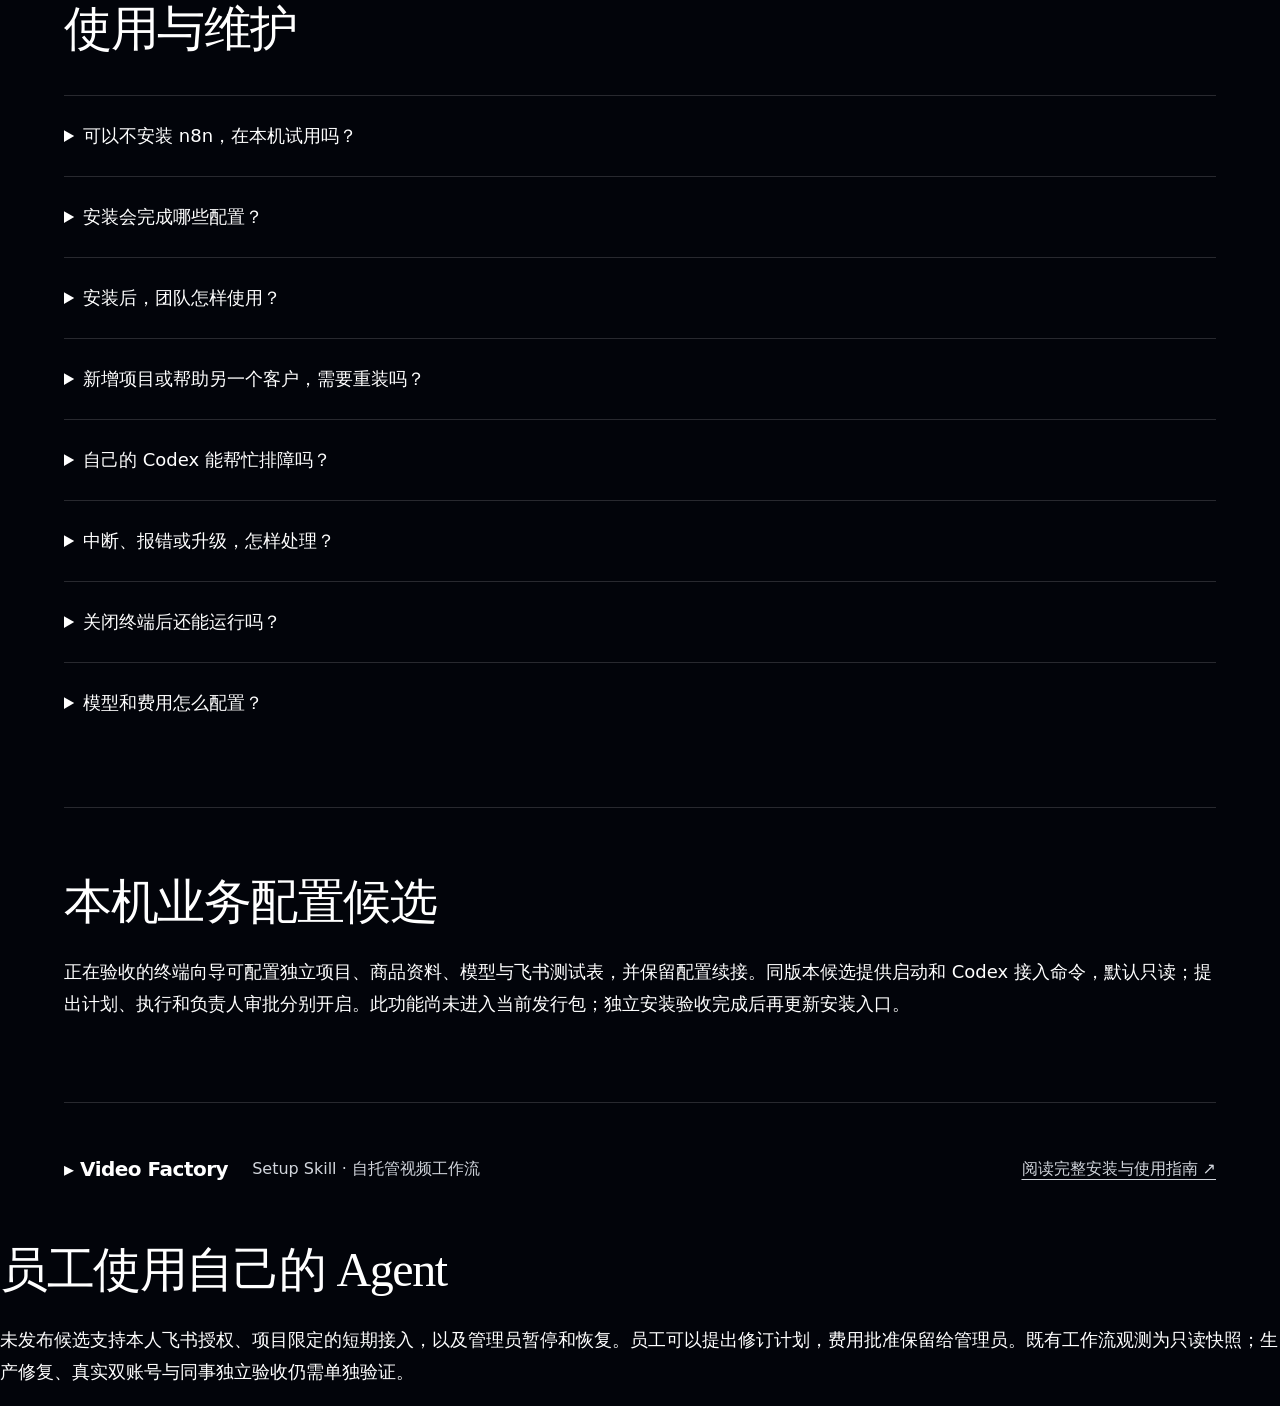
==== commit 7fc7e89d: "Verify employee startup and preserve the configured native app binding" ====
--- a/delivery/site/index.html
+++ b/delivery/site/index.html
@@ -73,5 +73,6 @@
   <section class="section"><h2>本机业务配置候选</h2><p>正在验收的终端向导可配置独立项目、商品资料、模型与飞书测试表，并保留配置续接。同版本候选提供启动和 Codex 接入命令，默认只读；提出计划、执行和负责人审批分别开启。此功能尚未进入当前发行包；独立安装验收完成后再更新安装入口。</p></section>
 </main>
   <footer><span class="brand">▸ Video Factory</span><p>Setup Skill · 自托管视频工作流</p><a href="customer-guide.md">阅读完整安装与使用指南 ↗</a></footer>
+<section aria-label="业务员工接入候选"><h2>员工使用自己的 Agent</h2><p>未发布候选支持本人飞书授权、项目限定的短期接入，以及管理员暂停和恢复。员工可以提出修订计划，费用批准保留给管理员。既有工作流观测为只读快照；生产修复、真实双账号与同事独立验收仍需单独验证。</p></section>
 </body>
 </html>
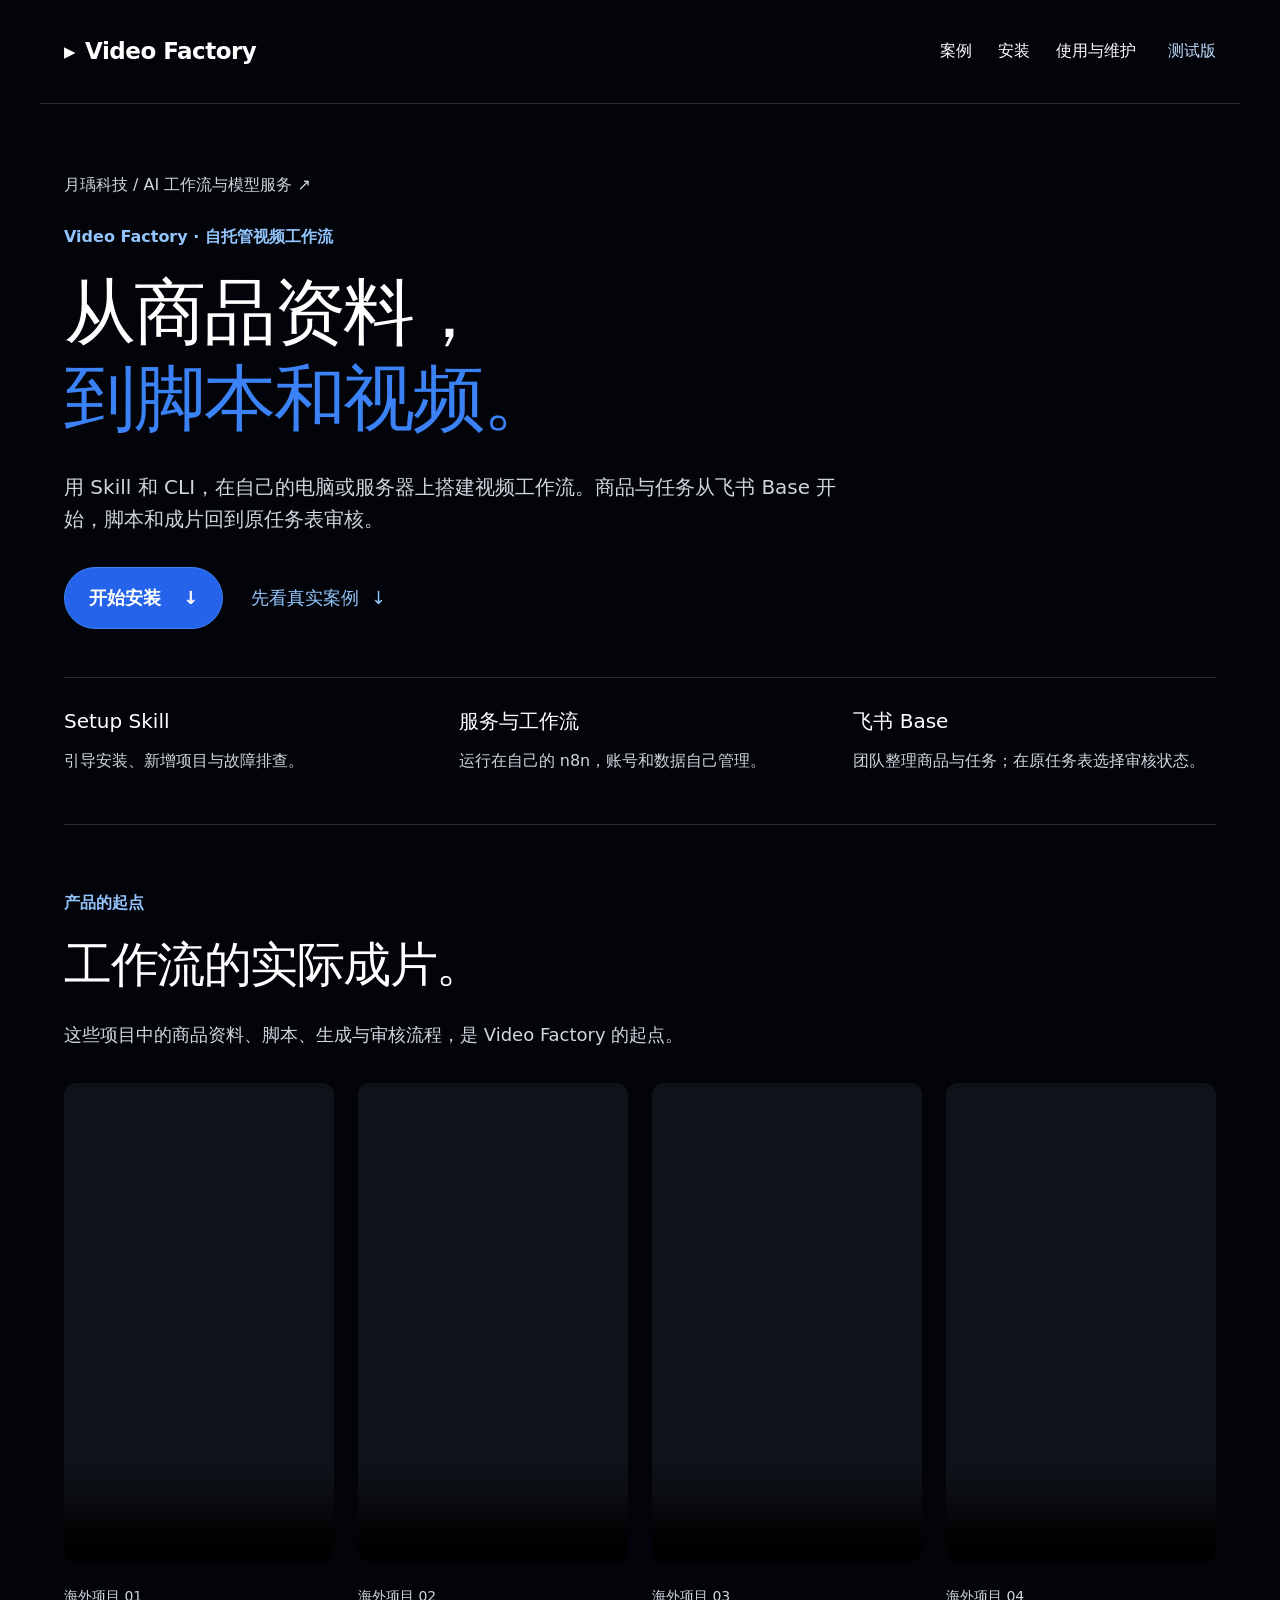
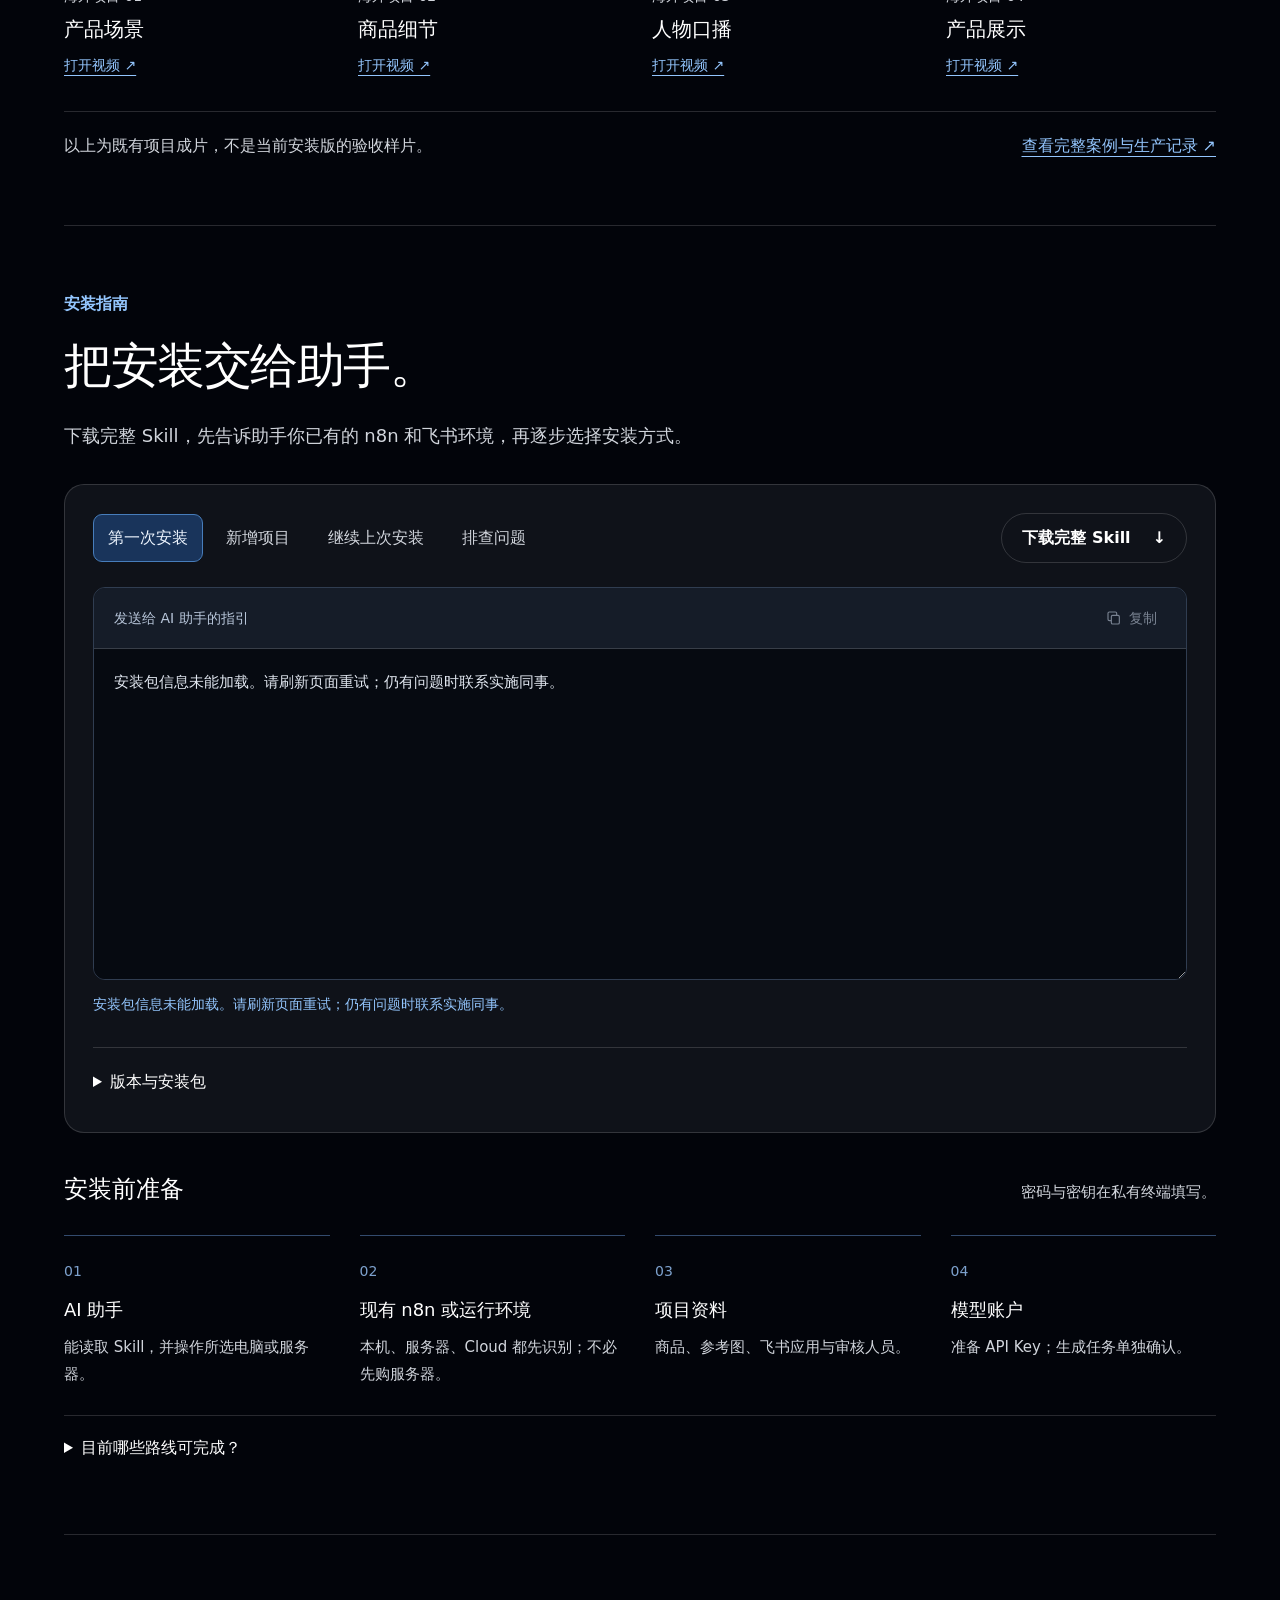
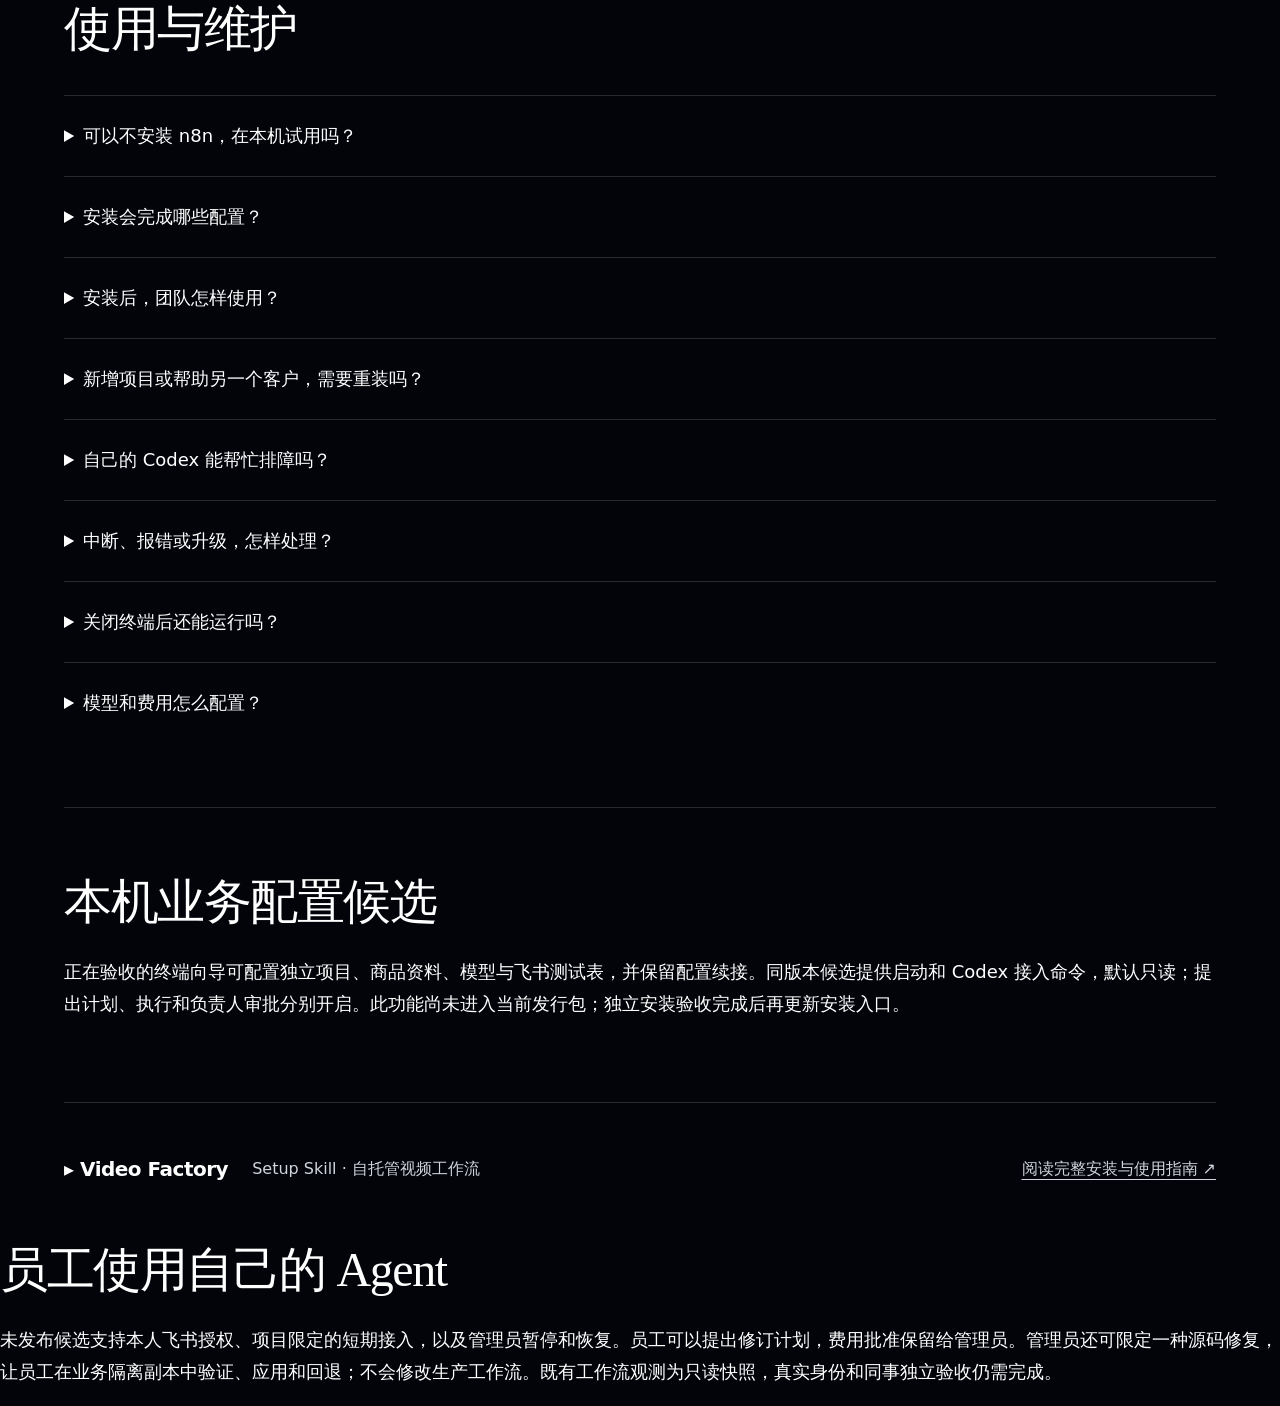
==== commit 3459d9fd: "feat: add reviewed source repair to the business employee ledger" ====
--- a/delivery/site/index.html
+++ b/delivery/site/index.html
@@ -73,6 +73,6 @@
   <section class="section"><h2>本机业务配置候选</h2><p>正在验收的终端向导可配置独立项目、商品资料、模型与飞书测试表，并保留配置续接。同版本候选提供启动和 Codex 接入命令，默认只读；提出计划、执行和负责人审批分别开启。此功能尚未进入当前发行包；独立安装验收完成后再更新安装入口。</p></section>
 </main>
   <footer><span class="brand">▸ Video Factory</span><p>Setup Skill · 自托管视频工作流</p><a href="customer-guide.md">阅读完整安装与使用指南 ↗</a></footer>
-<section aria-label="业务员工接入候选"><h2>员工使用自己的 Agent</h2><p>未发布候选支持本人飞书授权、项目限定的短期接入，以及管理员暂停和恢复。员工可以提出修订计划，费用批准保留给管理员。既有工作流观测为只读快照；生产修复、真实双账号与同事独立验收仍需单独验证。</p></section>
+<section aria-label="业务员工接入候选"><h2>员工使用自己的 Agent</h2><p>未发布候选支持本人飞书授权、项目限定的短期接入，以及管理员暂停和恢复。员工可以提出修订计划，费用批准保留给管理员。管理员还可限定一种源码修复，让员工在业务隔离副本中验证、应用和回退；不会修改生产工作流。既有工作流观测为只读快照，真实身份和同事独立验收仍需完成。</p></section>
 </body>
 </html>
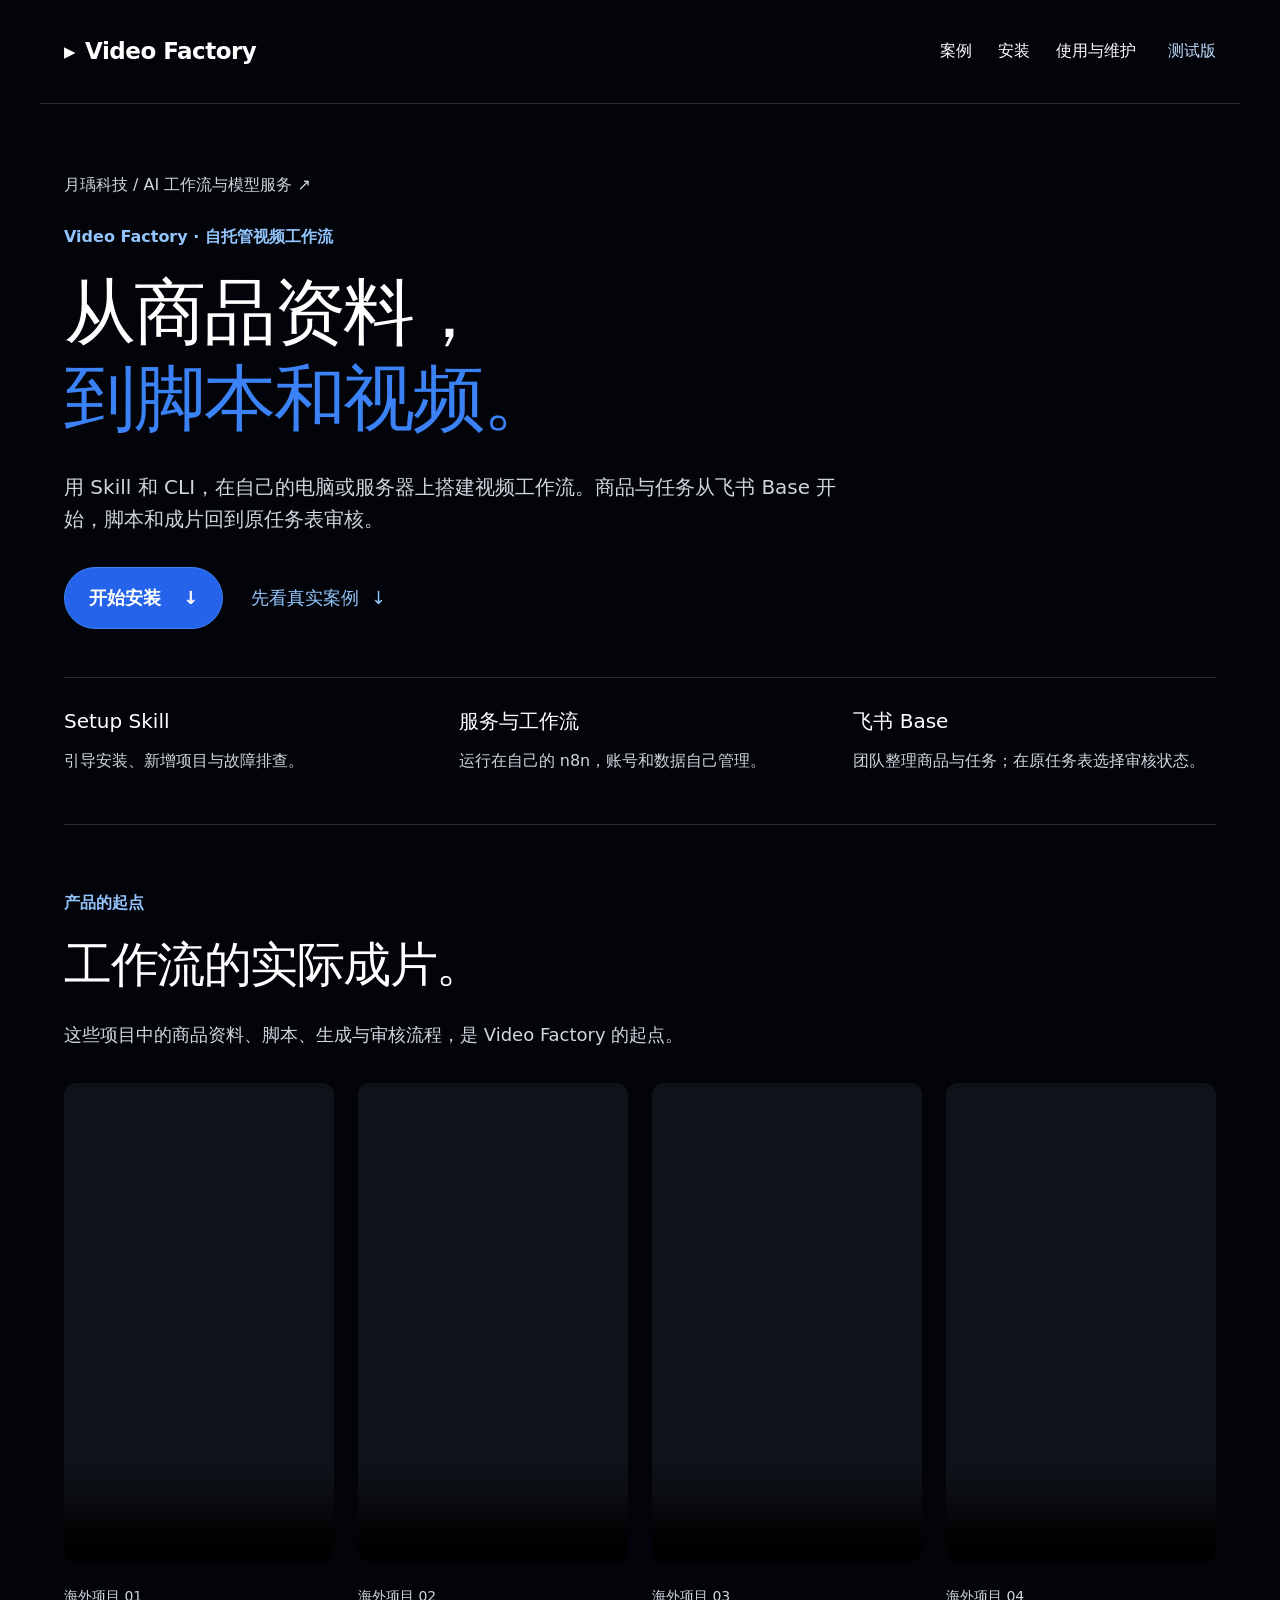
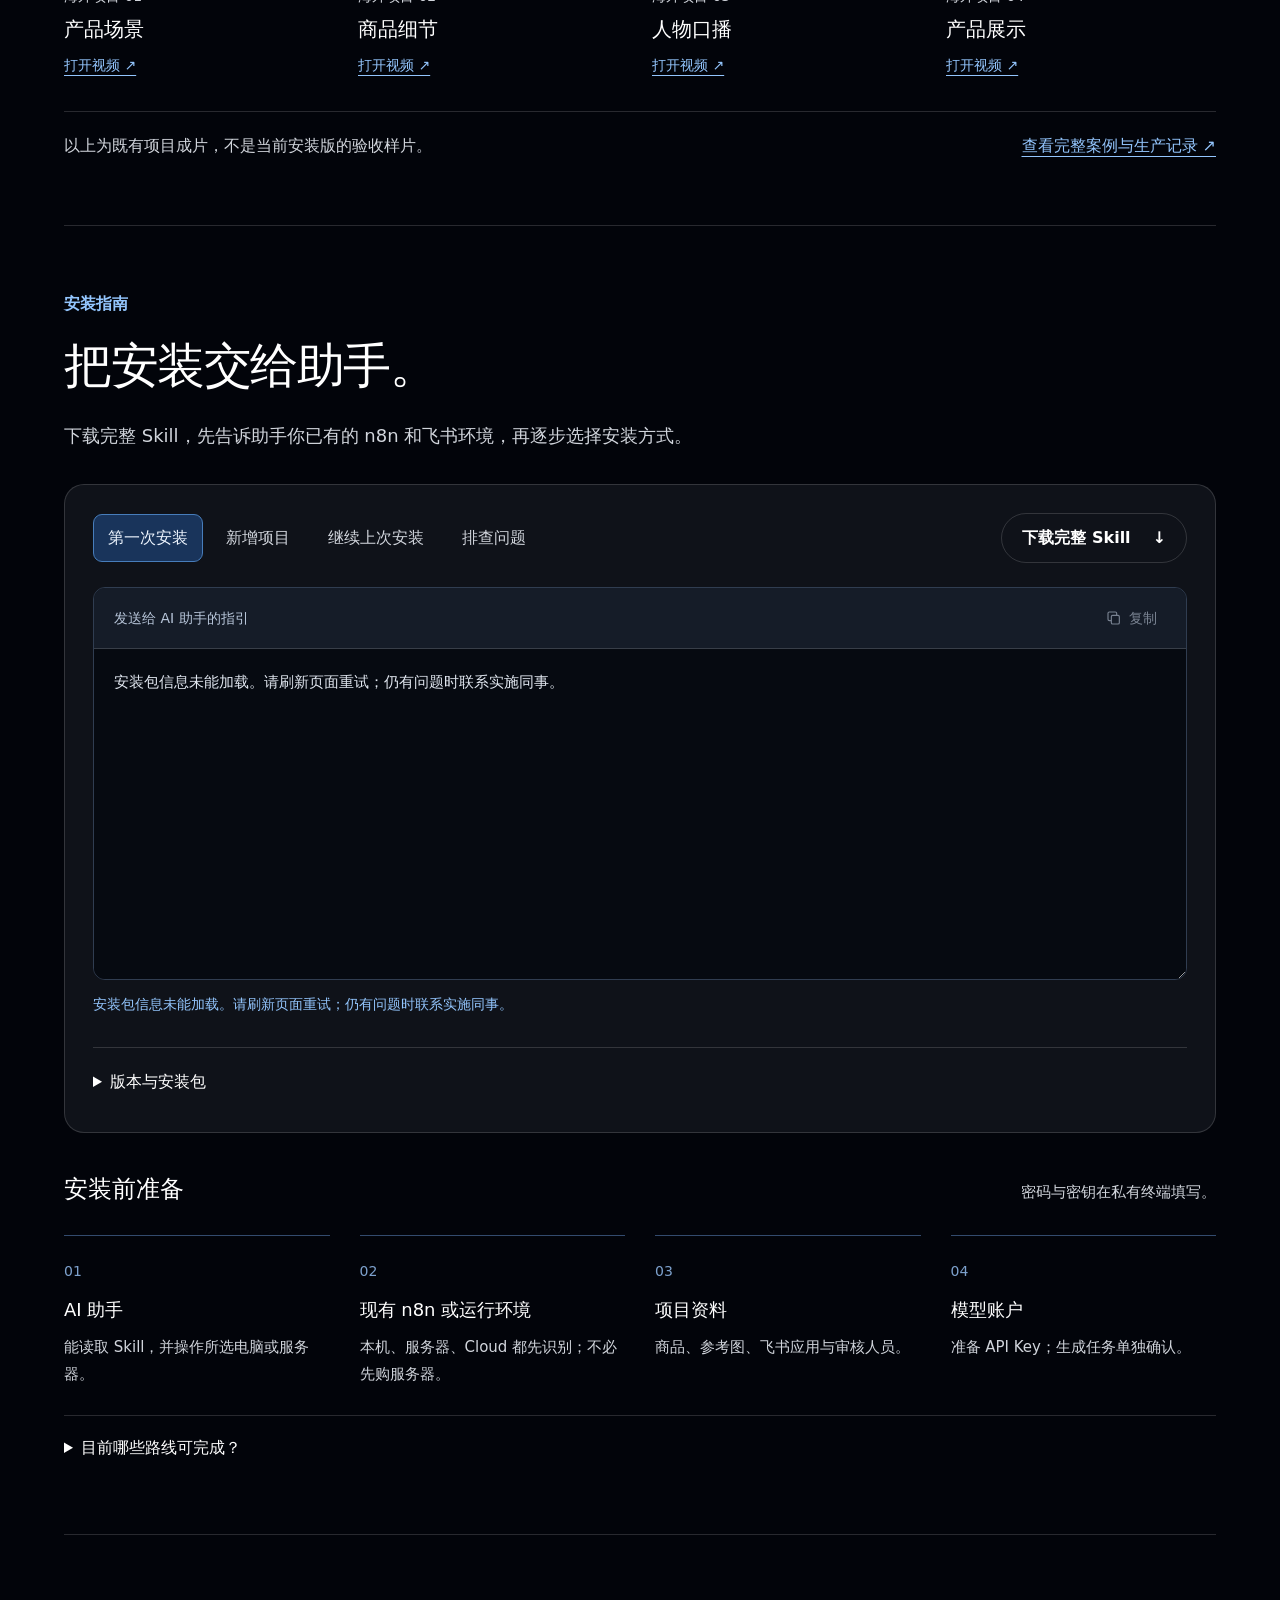
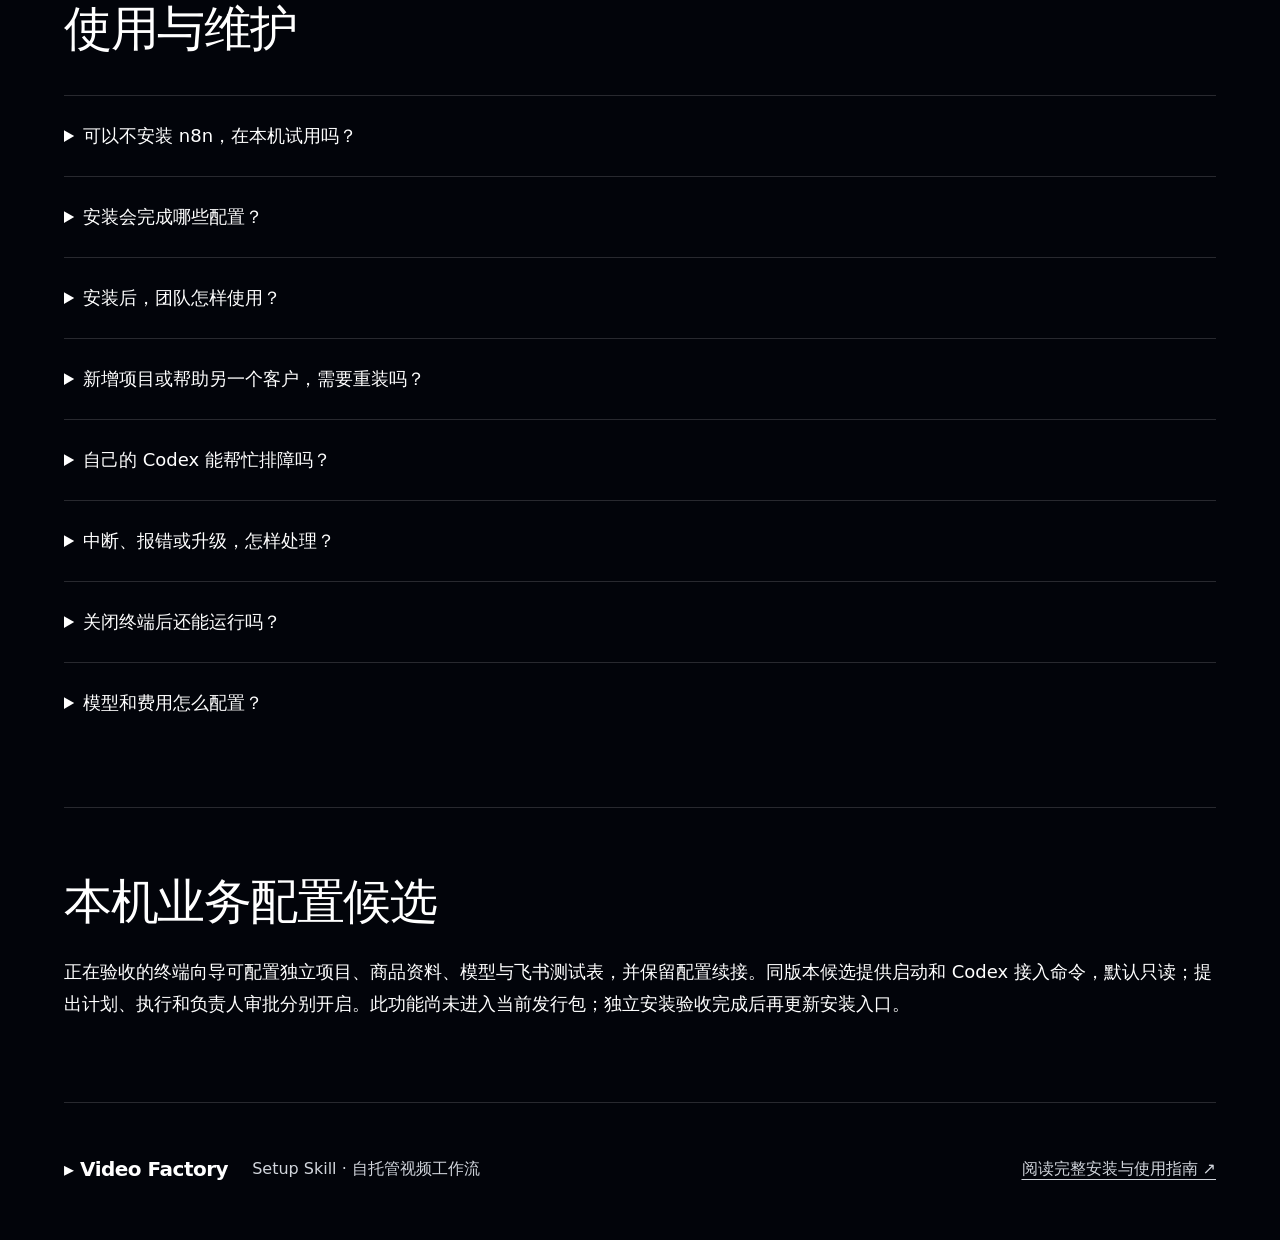
==== commit 69caa6d8: "Merge e8d9e431d8b72450b2a61e4de0cc425627674635 into e3ce349763ba0a084a09991e3766d15c9f6dbf28" ====
--- a/delivery/site/index.html
+++ b/delivery/site/index.html
@@ -73,6 +73,5 @@
   <section class="section"><h2>本机业务配置候选</h2><p>正在验收的终端向导可配置独立项目、商品资料、模型与飞书测试表，并保留配置续接。同版本候选提供启动和 Codex 接入命令，默认只读；提出计划、执行和负责人审批分别开启。此功能尚未进入当前发行包；独立安装验收完成后再更新安装入口。</p></section>
 </main>
   <footer><span class="brand">▸ Video Factory</span><p>Setup Skill · 自托管视频工作流</p><a href="customer-guide.md">阅读完整安装与使用指南 ↗</a></footer>
-<section aria-label="业务员工接入候选"><h2>员工使用自己的 Agent</h2><p>未发布候选支持本人飞书授权、项目限定的短期接入，以及管理员暂停和恢复。员工可以提出修订计划，费用批准保留给管理员。管理员还可限定一种源码修复，让员工在业务隔离副本中验证、应用和回退；不会修改生产工作流。既有工作流观测为只读快照，真实身份和同事独立验收仍需完成。</p></section>
 </body>
 </html>
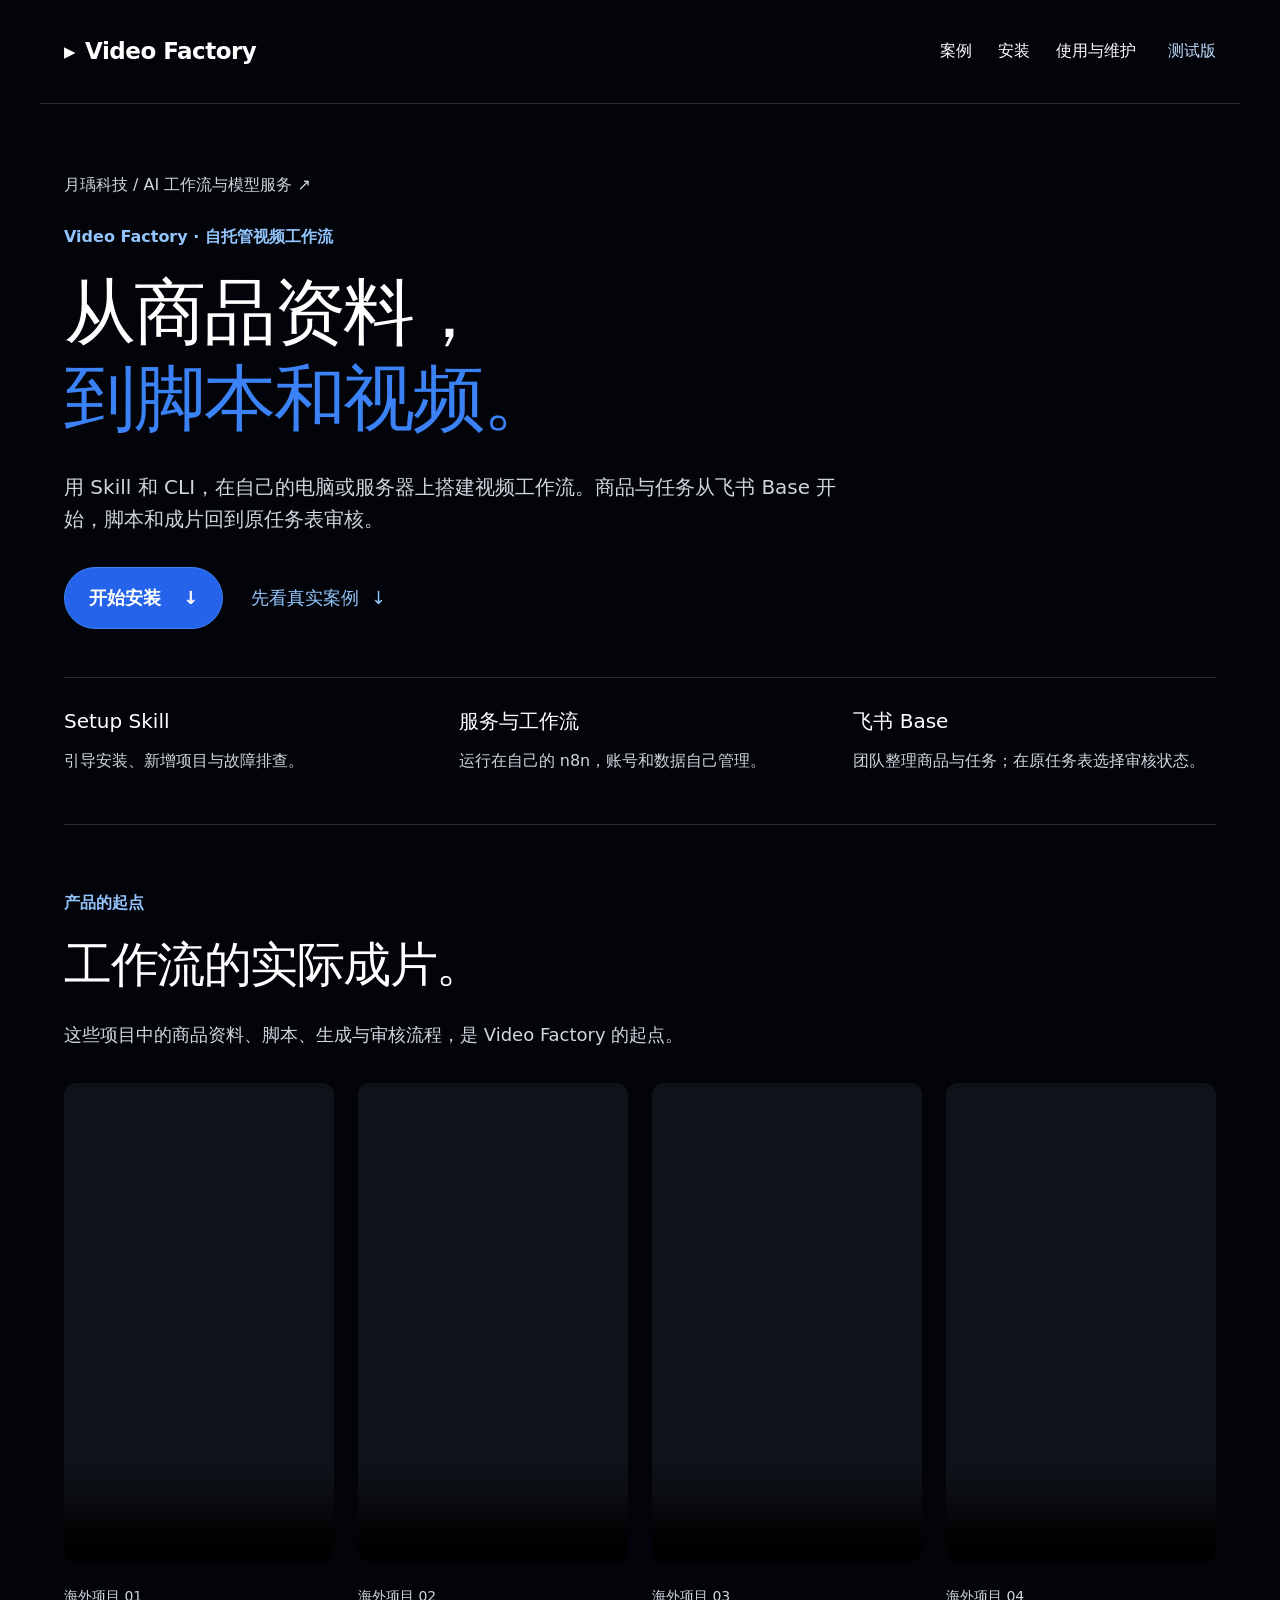
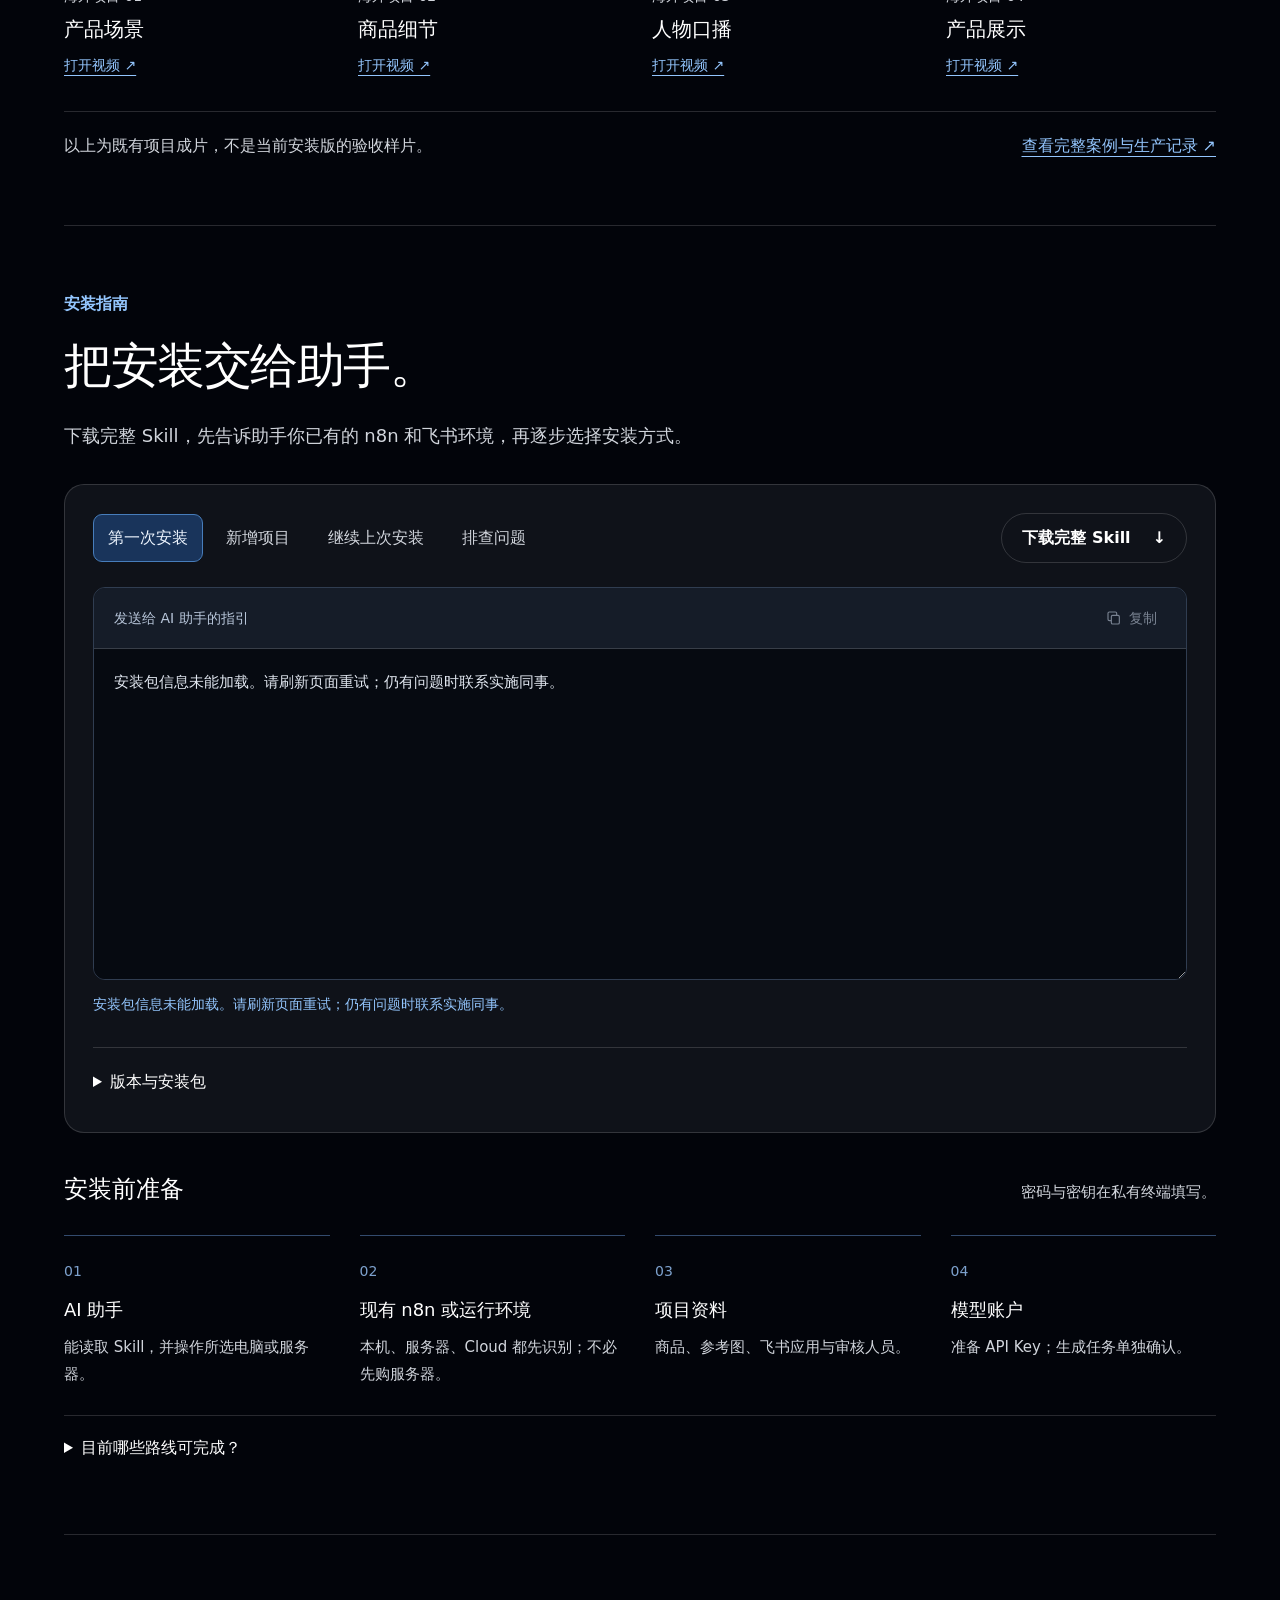
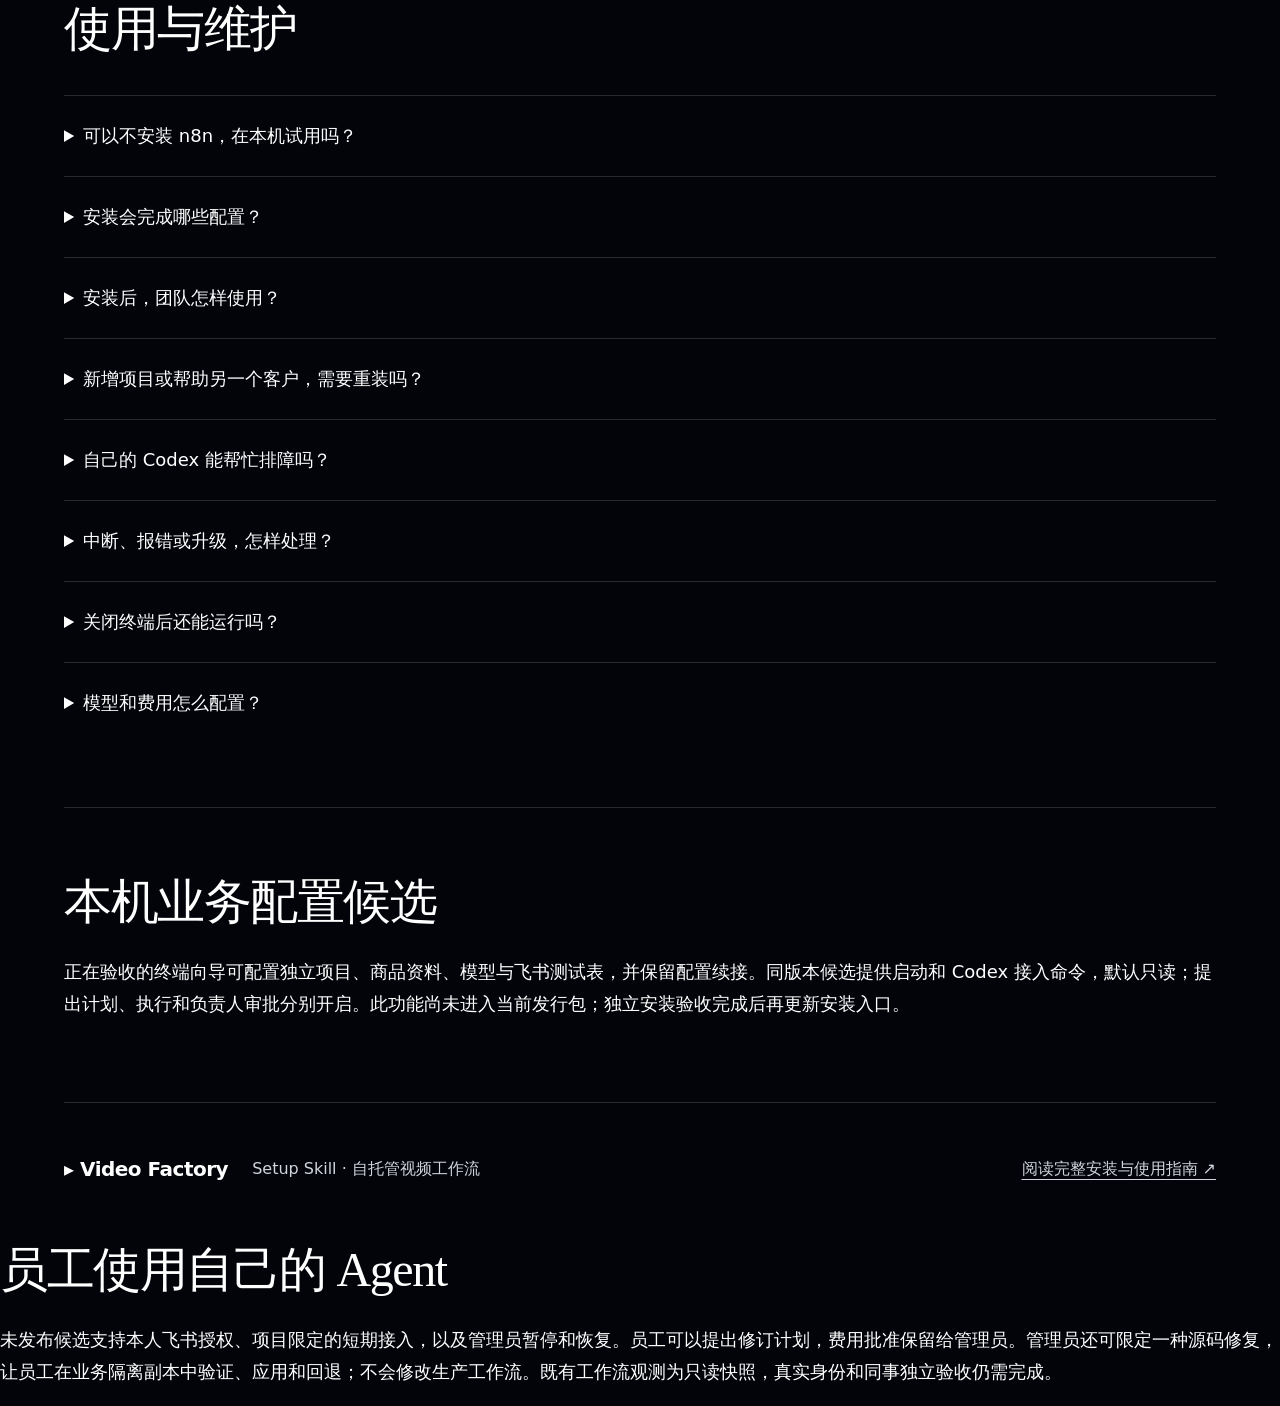
==== commit 036301e0: "Integrate scoped employee permissions onto current main" ====
--- a/delivery/site/index.html
+++ b/delivery/site/index.html
@@ -73,5 +73,6 @@
   <section class="section"><h2>本机业务配置候选</h2><p>正在验收的终端向导可配置独立项目、商品资料、模型与飞书测试表，并保留配置续接。同版本候选提供启动和 Codex 接入命令，默认只读；提出计划、执行和负责人审批分别开启。此功能尚未进入当前发行包；独立安装验收完成后再更新安装入口。</p></section>
 </main>
   <footer><span class="brand">▸ Video Factory</span><p>Setup Skill · 自托管视频工作流</p><a href="customer-guide.md">阅读完整安装与使用指南 ↗</a></footer>
+<section aria-label="业务员工接入候选"><h2>员工使用自己的 Agent</h2><p>未发布候选支持本人飞书授权、项目限定的短期接入，以及管理员暂停和恢复。员工可以提出修订计划，费用批准保留给管理员。管理员还可限定一种源码修复，让员工在业务隔离副本中验证、应用和回退；不会修改生产工作流。既有工作流观测为只读快照，真实身份和同事独立验收仍需完成。</p></section>
 </body>
 </html>
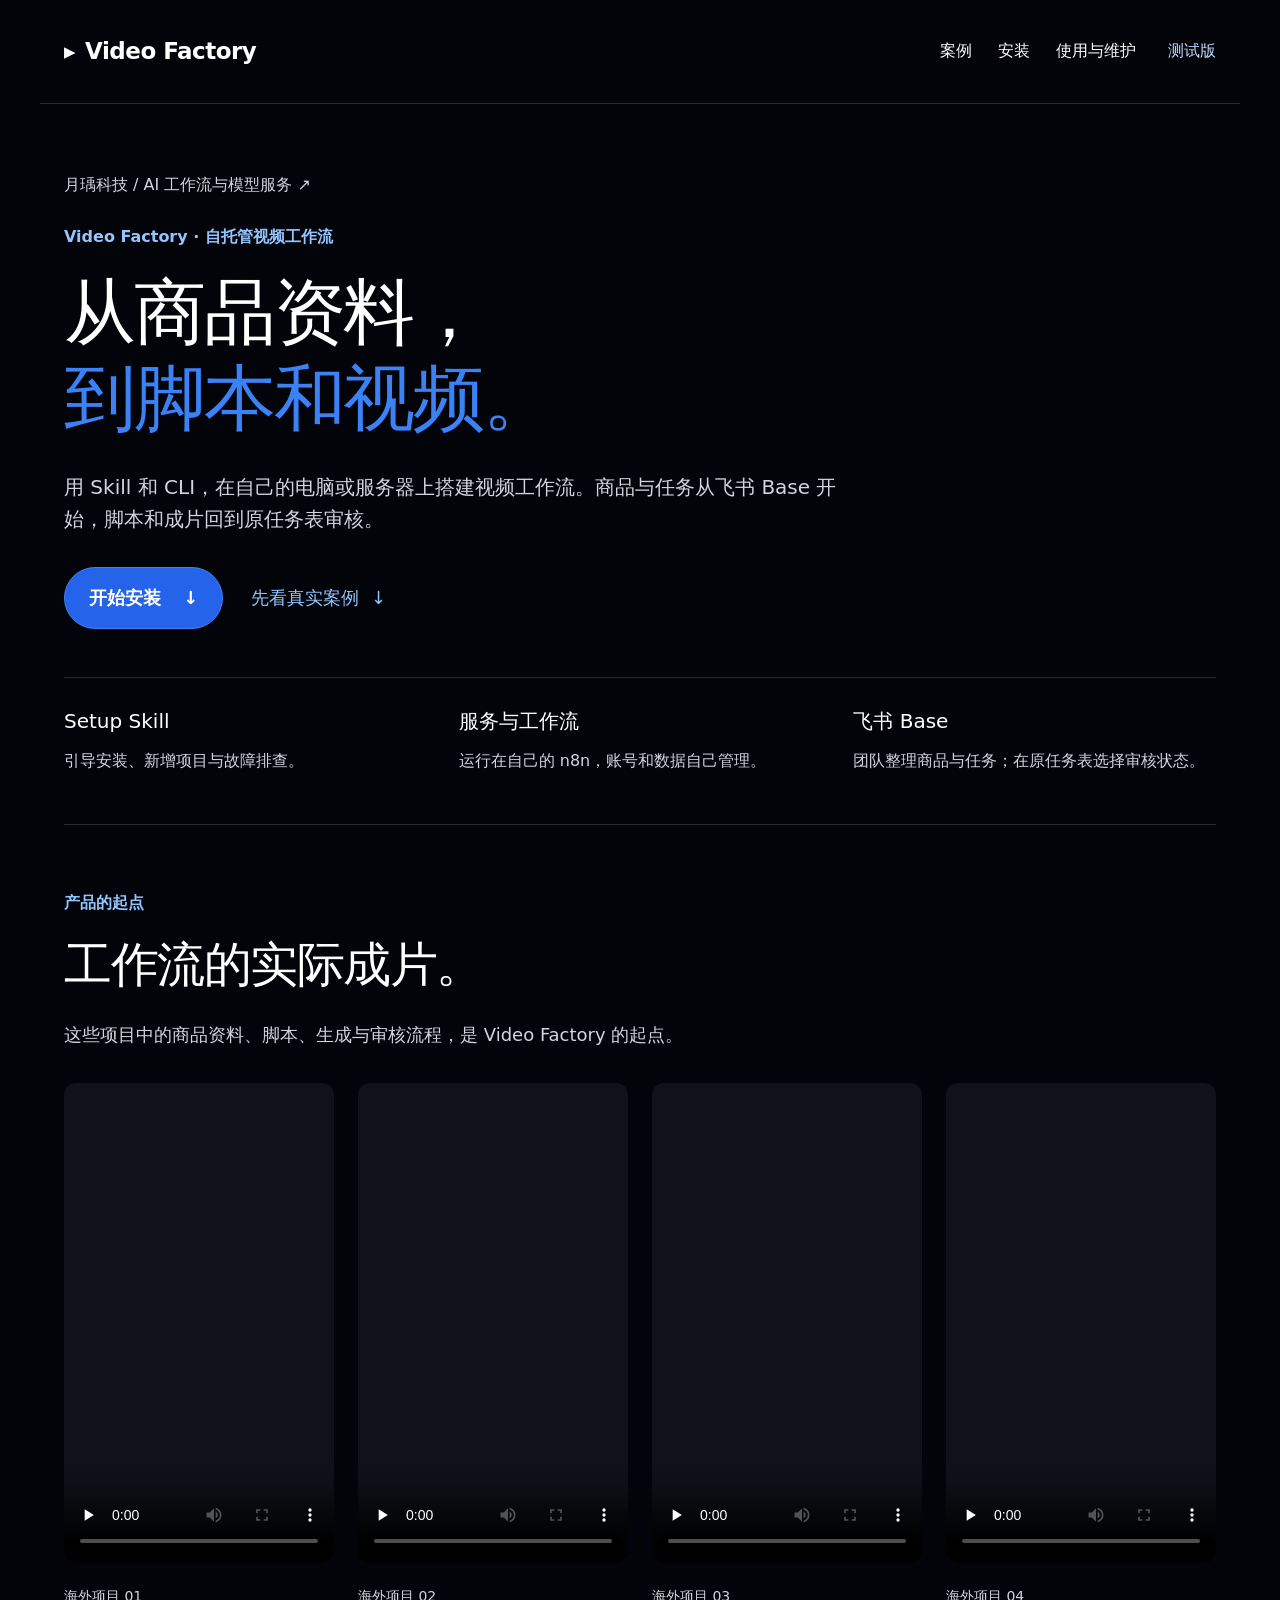
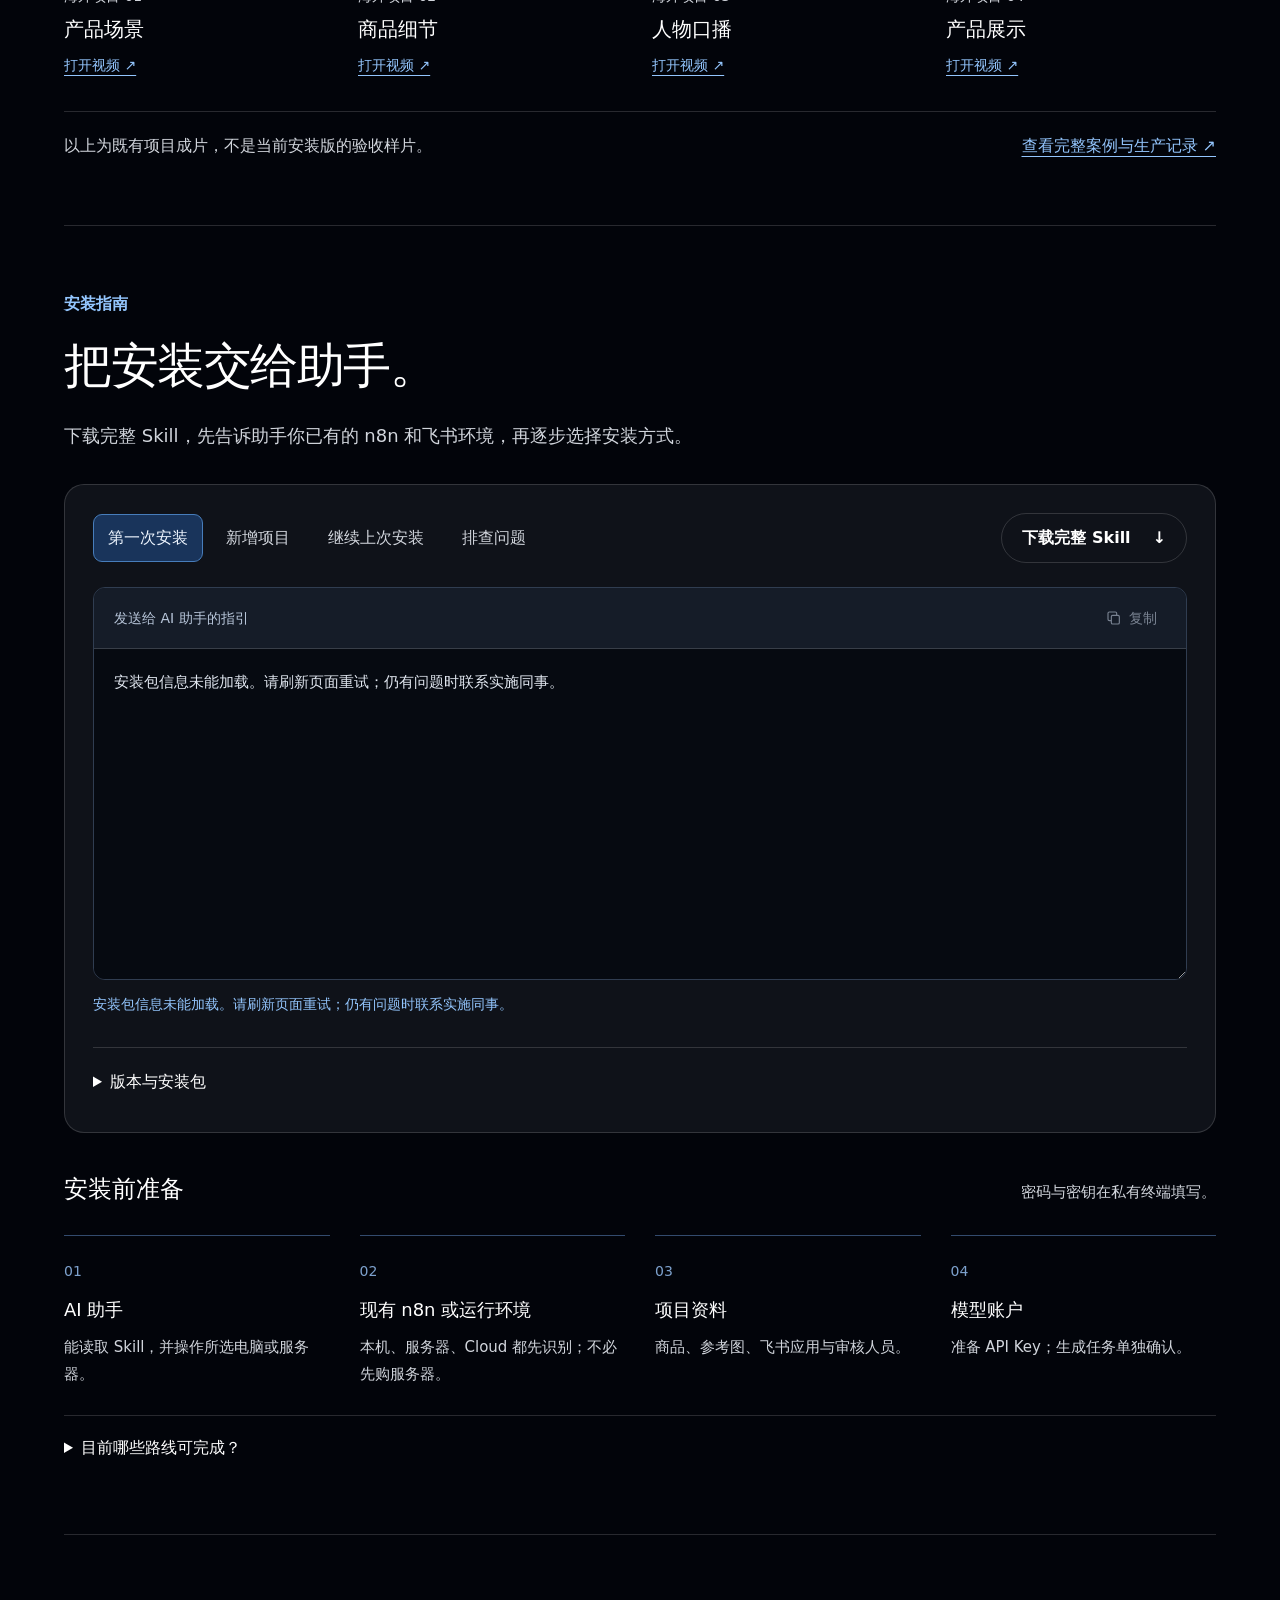
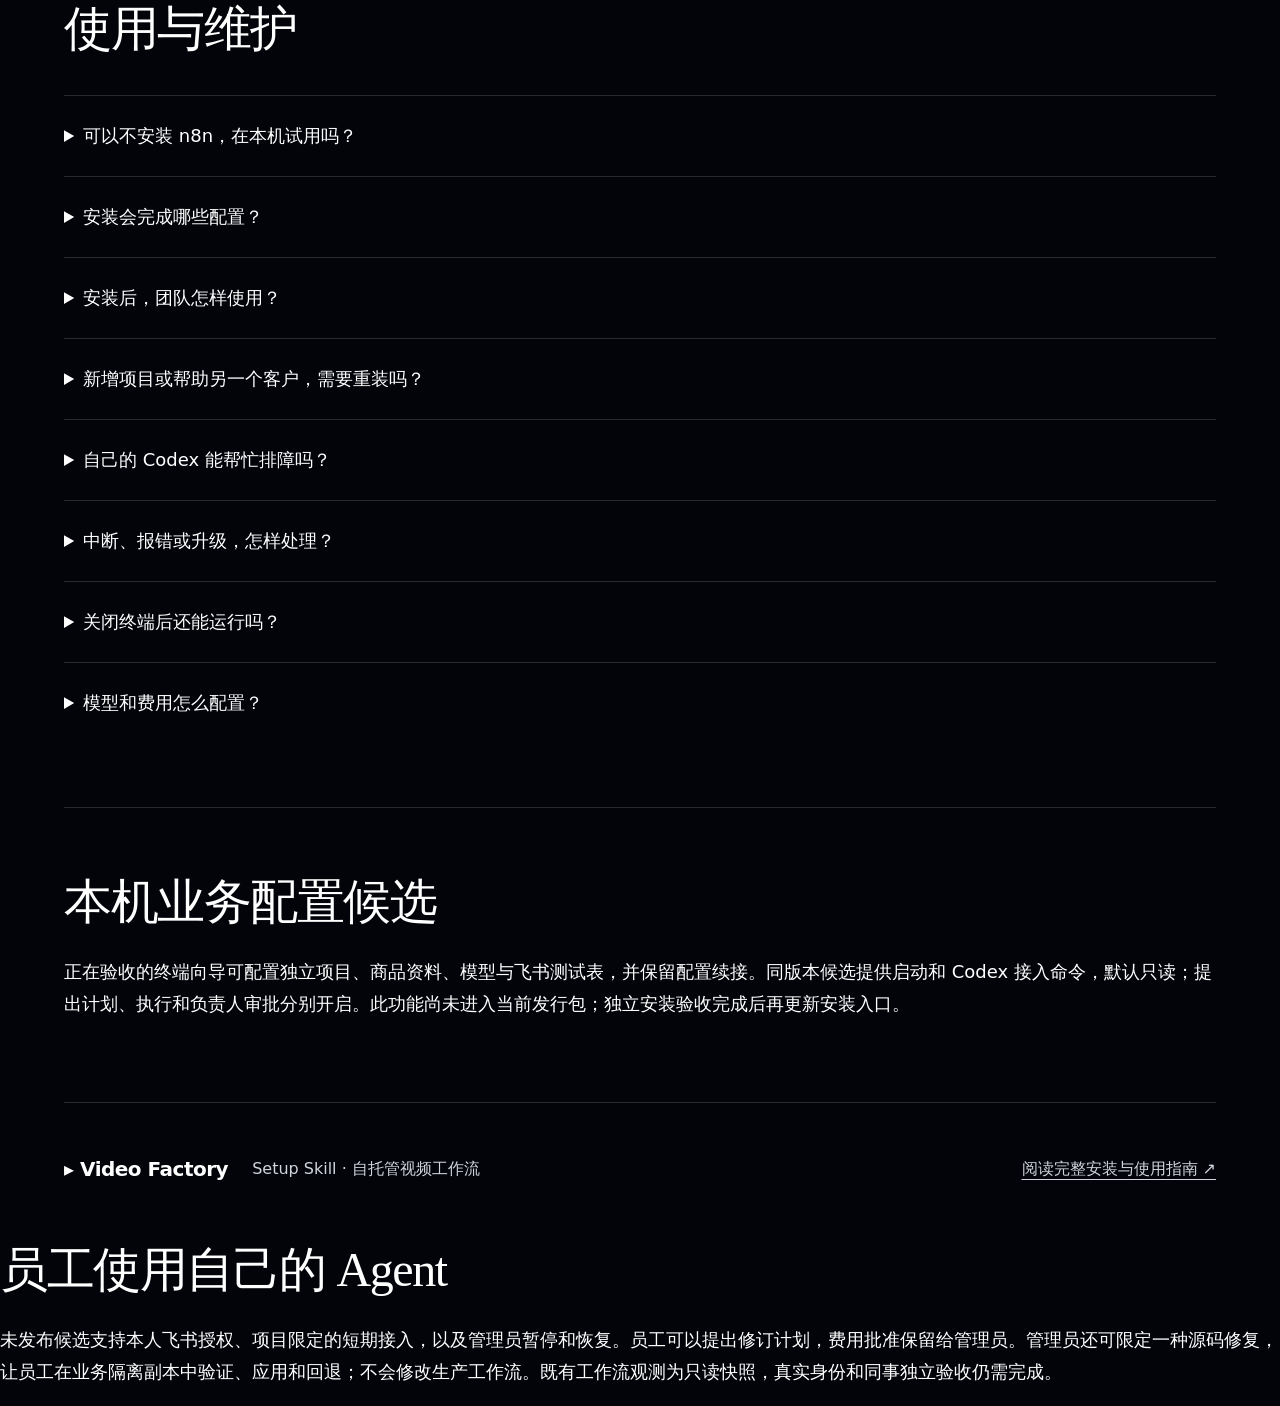
==== commit ee1b20c7: "Build resident local engine foundation for v0.3" ====
--- a/delivery/site/index.html
+++ b/delivery/site/index.html
@@ -60,7 +60,7 @@
     <section id="help" class="section help-layout">
       <div class="section-heading"><h2>使用与维护</h2></div>
       <div class="faq">
-        <details><summary>可以不安装 n8n，在本机试用吗？</summary><p>已有 macOS/Linux 假模型源码候选，使用 Python、SQLite 和内置调度器，支持脚本生成、退回、修订及重启。它尚未包含在本页 a41 安装包中，不含真实飞书或视频生成；试用需取得已核对的候选与本地安装指南。不会自动替换现有 n8n。</p></details>
+        <details><summary>可以不安装 n8n，在本机试用吗？</summary><p>已有 macOS/Linux 假模型源码候选，使用 Python、SQLite 和内置调度器，支持脚本生成、退回、修订及重启。它尚未包含在本页 a41 安装包中，不含真实飞书或视频生成；试用需取得已核对的候选与本地安装指南。不会自动替换现有 n8n。v0.3 主线候选另在验证本机业务内核的常驻和用户后台服务方式，当前页面下载范围以已发布版本为准。</p></details>
         <details id="setup"><summary>安装会完成哪些配置？</summary><p class="steps">识别已有 n8n 与飞书 → 选择可用路线 → 配置首个项目与服务 → 连接飞书。已有 n8n 可直接接入；没有时再选择 Node.js、Docker 或 Ubuntu 完整栈。模型、真实任务和人工审核随后逐项验收。</p></details>
         <details><summary>安装后，团队怎样使用？</summary><p>商品资料和创作要求放在飞书任务表；配置完成后，指定负责人核对并确认单次费用计划，再生成脚本。员工在原表查看脚本和成片、填写意见并审核。不同员工的权限隔离仍待真实验收。</p></details>
         <details><summary>新增项目或帮助另一个客户，需要重装吗？</summary><p>Skill 可以复用。同一客户新增项目时复用已有服务，另设项目资料与权限；不同客户分别部署。</p><button type="button" class="text-button" id="choose-project">复制新增项目指引 ↗</button></details>
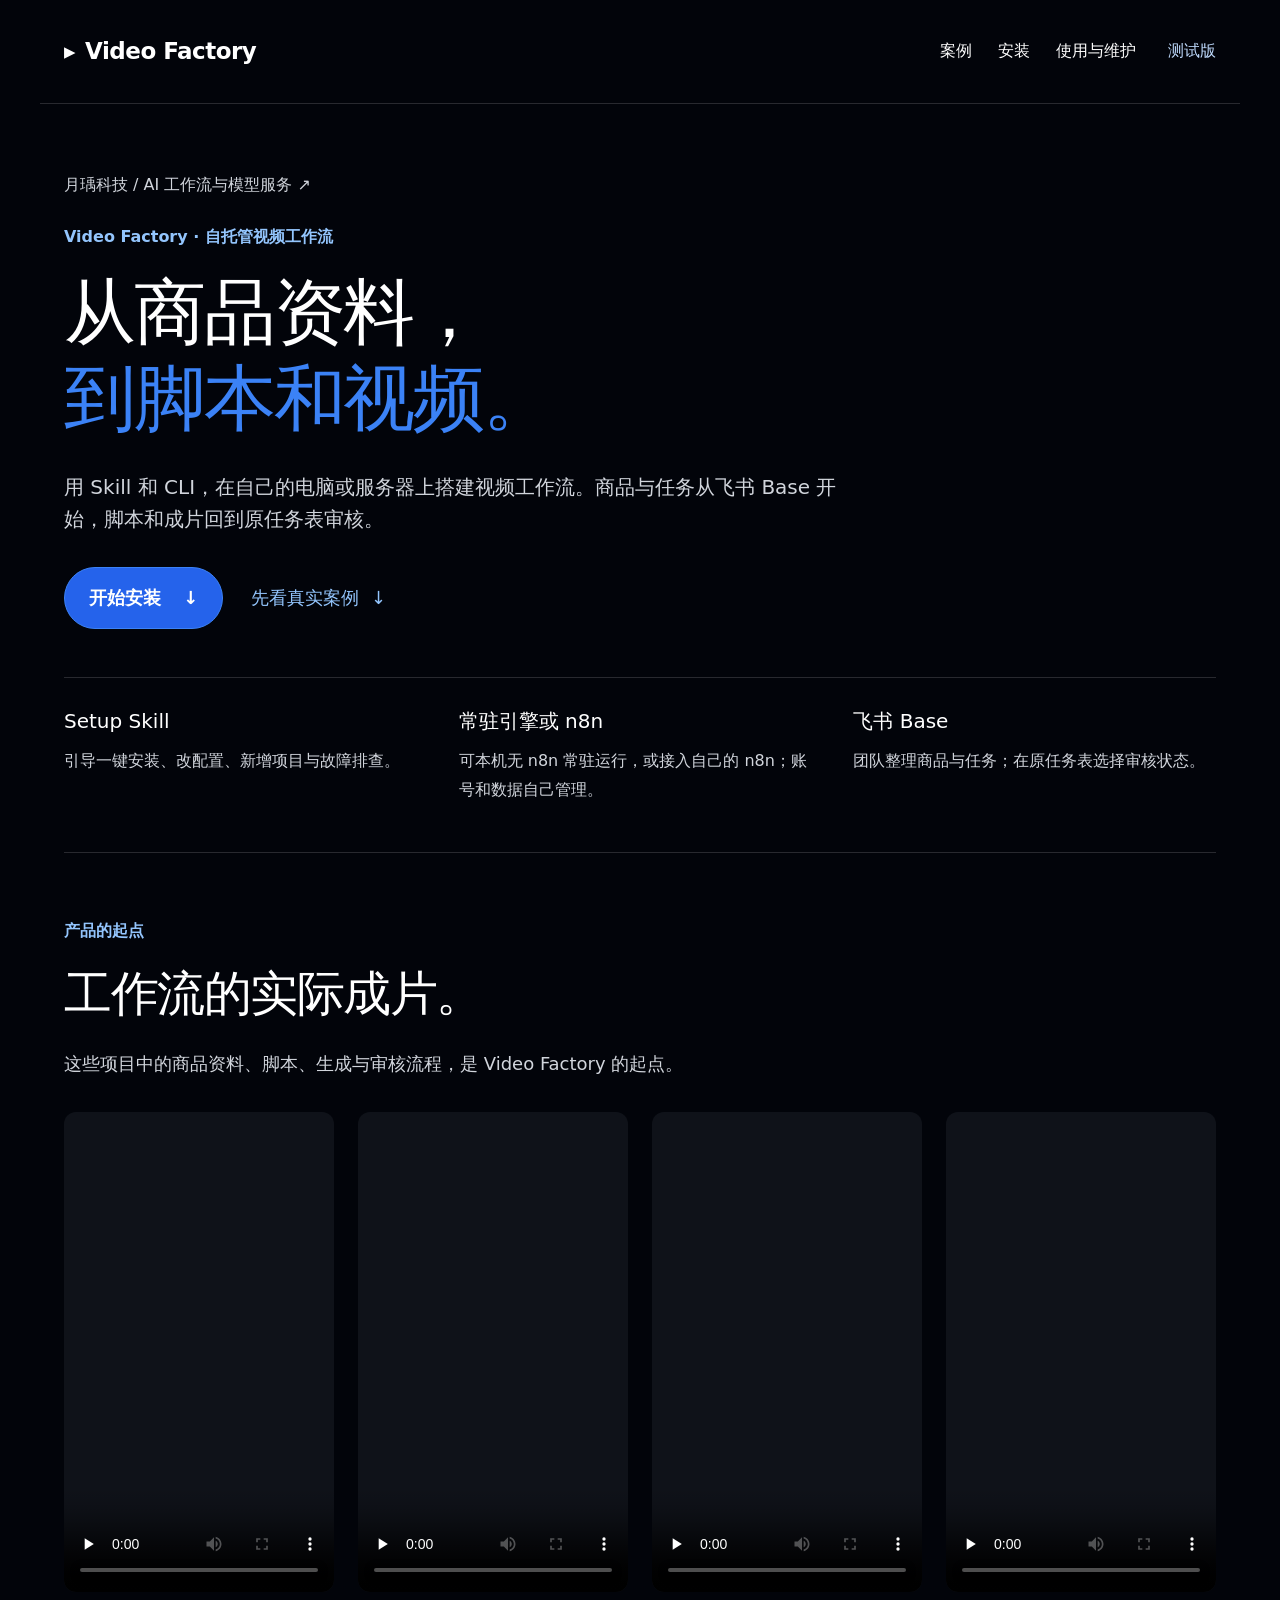
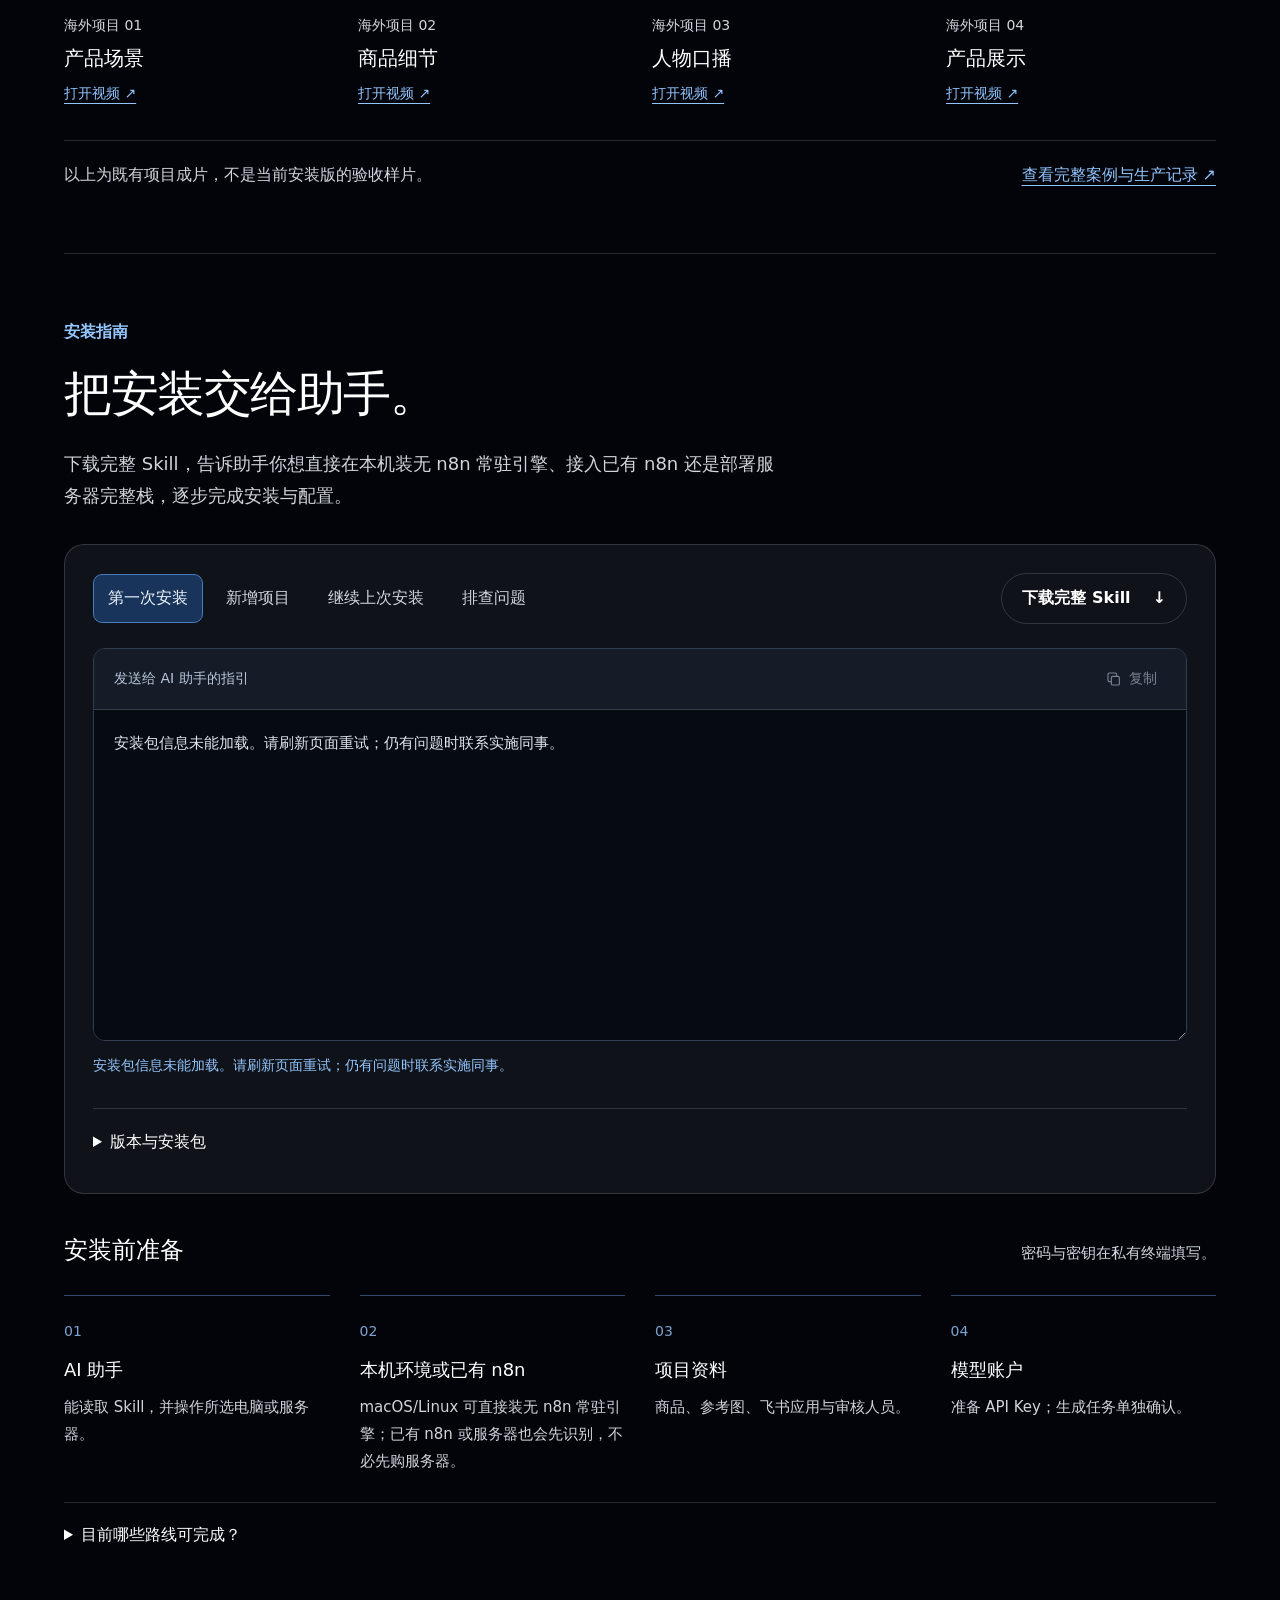
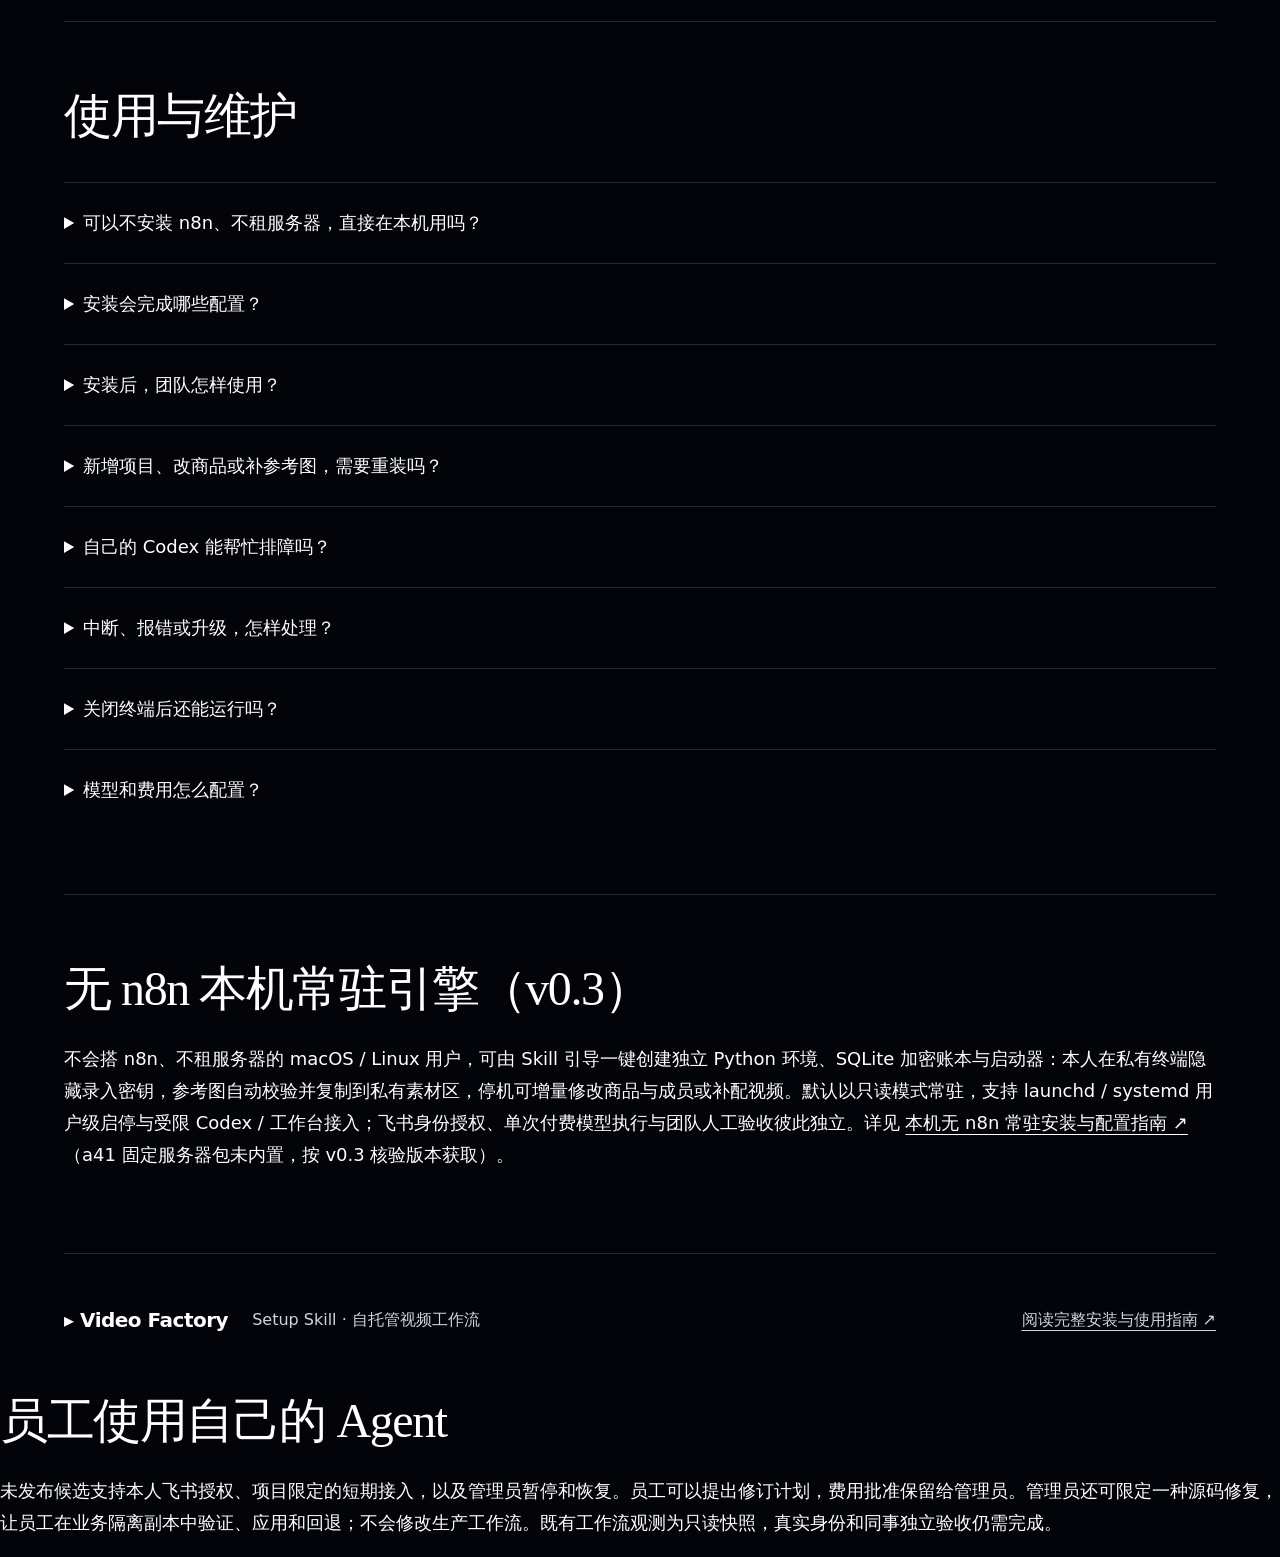
==== commit 0d516603: "docs(v0.3): promote n8n-free local resident engine across Skill, site, and customer docs Synchronize" ====
--- a/delivery/site/index.html
+++ b/delivery/site/index.html
@@ -2,7 +2,7 @@
 <html lang="zh-CN">
 <head>
   <meta charset="utf-8"><meta name="viewport" content="width=device-width,initial-scale=1">
-  <meta name="description" content="通过 Setup Skill，在自己的电脑或服务器上部署视频工作流。默认接入飞书与 n8n，脚本与成片回到原任务表审核。">
+  <meta name="description" content="通过 Setup Skill，在自己的电脑或服务器上部署视频工作流。支持无 n8n 本机常驻引擎、接入已有 n8n 或服务器完整栈，脚本与成片回到飞书原任务表审核。">
   <meta name="robots" content="noindex,nofollow">
   <title>Video Factory · 产品介绍与安装指南</title>
   <link rel="icon" type="image/svg+xml" href="data:image/svg+xml,%3Csvg xmlns='http://www.w3.org/2000/svg' viewBox='0 0 48 48'%3E%3Crect width='48' height='48' rx='10' fill='%2302040a'/%3E%3Cpath d='M16 12v24l21-12z' fill='%233b82f6'/%3E%3C/svg%3E">
@@ -24,8 +24,8 @@
       <p class="lead">用 Skill 和 CLI，在自己的电脑或服务器上搭建视频工作流。商品与任务从飞书 Base 开始，脚本和成片回到原任务表审核。</p>
       <div class="hero-actions"><a class="button primary" href="#start">开始安装 <span aria-hidden="true">↓</span></a><a class="case-link" href="#cases">先看真实案例 <span aria-hidden="true">↓</span></a></div>
       <dl class="product-parts">
-        <div><dt>Setup Skill</dt><dd>引导安装、新增项目与故障排查。</dd></div>
-        <div><dt>服务与工作流</dt><dd>运行在自己的 n8n，账号和数据自己管理。</dd></div>
+        <div><dt>Setup Skill</dt><dd>引导一键安装、改配置、新增项目与故障排查。</dd></div>
+        <div><dt>常驻引擎或 n8n</dt><dd>可本机无 n8n 常驻运行，或接入自己的 n8n；账号和数据自己管理。</dd></div>
         <div><dt>飞书 Base</dt><dd>团队整理商品与任务；在原任务表选择审核状态。</dd></div>
       </dl>
     </section>
@@ -42,7 +42,7 @@
     </section>
 
     <section id="start" class="section install">
-      <div class="section-heading"><p class="eyebrow">安装指南</p><h2>把安装交给助手。</h2><p>下载完整 Skill，先告诉助手你已有的 n8n 和飞书环境，再逐步选择安装方式。</p></div>
+      <div class="section-heading"><p class="eyebrow">安装指南</p><h2>把安装交给助手。</h2><p>下载完整 Skill，告诉助手你想直接在本机装无 n8n 常驻引擎、接入已有 n8n 还是部署服务器完整栈，逐步完成安装与配置。</p></div>
 
       <div class="install-panel">
         <div class="install-toolbar"><div class="scenarios" role="group" aria-label="选择要做的事"><button type="button" data-mode="install" aria-pressed="true">第一次安装</button><button type="button" data-mode="project" aria-pressed="false">新增项目</button><button type="button" data-mode="resume" aria-pressed="false">继续上次安装</button><button type="button" data-mode="repair" aria-pressed="false">排查问题</button></div><a class="button secondary" href="video-factory-setup.zip" download id="download-skill">下载完整 Skill <span aria-hidden="true">↓</span></a></div>
@@ -52,25 +52,25 @@
       </div>
       <aside class="preparation"><div class="prep-heading"><h3>安装前准备</h3><p>密码与密钥在私有终端填写。</p></div><ol>
         <li><span class="prep-number">01</span><strong>AI 助手</strong><span>能读取 Skill，并操作所选电脑或服务器。</span></li>
-        <li><span class="prep-number">02</span><strong>现有 n8n 或运行环境</strong><span>本机、服务器、Cloud 都先识别；不必先购服务器。</span></li>
+        <li><span class="prep-number">02</span><strong>本机环境或已有 n8n</strong><span>macOS/Linux 可直接装无 n8n 常驻引擎；已有 n8n 或服务器也会先识别，不必先购服务器。</span></li>
         <li><span class="prep-number">03</span><strong>项目资料</strong><span>商品、参考图、飞书应用与审核人员。</span></li>
         <li><span class="prep-number">04</span><strong>模型账户</strong><span>准备 API Key；生成任务单独确认。</span></li>
-      </ol><details><summary>目前哪些路线可完成？</summary><p class="small">Skill 会先识别本机 Node.js/Docker、服务器或 n8n Cloud。a37 测试版可在 Mac、Windows、Linux 安装本机 n8n，或连接已有 Node.js/Docker 实例。Ubuntu 完整栈另需 24.04 x86_64 主机。Cloud 实例尚未实测。<a href="customer-guide.md">查看完整安装说明</a>。</p></details></aside>
+      </ol><details><summary>目前哪些路线可完成？</summary><p class="small">Skill 提供三条并列路线：一是 v0.3 无 n8n 本机常驻路线（macOS / Linux，Python 3.11+），一键建立独立运行目录、自动托管参考图并支持增量改配置与用户级后台启停；二是便携路线（Mac、Windows、Linux），安装本机 n8n 或连接已有 Node.js/Docker 实例（Cloud 实例尚未实测）；三是 Ubuntu 24.04 x86_64 服务器完整栈。<a href="customer-guide.md">查看完整安装说明</a> · <a href="LOCAL_BUSINESS_SETUP.md">无 n8n 本机常驻指南</a>。</p></details></aside>
     </section>
     <section id="help" class="section help-layout">
       <div class="section-heading"><h2>使用与维护</h2></div>
       <div class="faq">
-        <details><summary>可以不安装 n8n，在本机试用吗？</summary><p>已有 macOS/Linux 假模型源码候选，使用 Python、SQLite 和内置调度器，支持脚本生成、退回、修订及重启。它尚未包含在本页 a41 安装包中，不含真实飞书或视频生成；试用需取得已核对的候选与本地安装指南。不会自动替换现有 n8n。v0.3 主线候选另在验证本机业务内核的常驻和用户后台服务方式，当前页面下载范围以已发布版本为准。</p></details>
-        <details id="setup"><summary>安装会完成哪些配置？</summary><p class="steps">识别已有 n8n 与飞书 → 选择可用路线 → 配置首个项目与服务 → 连接飞书。已有 n8n 可直接接入；没有时再选择 Node.js、Docker 或 Ubuntu 完整栈。模型、真实任务和人工审核随后逐项验收。</p></details>
+        <details><summary>可以不安装 n8n、不租服务器，直接在本机用吗？</summary><p>可以。v0.3 提供 macOS / Linux 无 n8n 本机常驻路线（Python 3.11+）：跟着 Skill 一键创建独立环境与 vf-setup、vf-run、vf-agent 启动器，无需安装 n8n 或 Docker；支持从普通目录自动校验并私有托管参考图、停机增量更新商品与成员配置，以及 launchd / systemd 用户级常驻启停。另保留零密钥假模型演练模式供纯本地预演。本页随附的 a41 固定 Linux 归档未内置该脚本，需使用已核验的 v0.3 版本或核心包；环境安装、项目配置、飞书授权、付费执行与真人验收分别确认，不会覆盖已有 n8n。</p></details>
+        <details id="setup"><summary>安装会完成哪些配置？</summary><p class="steps">识别环境与选择路线 → 安装独立运行目录或接入 n8n → 保存首个项目配置与私有凭据 → 本人飞书授权并核对原任务表。无 n8n 本机常驻、已有/便携 n8n、Ubuntu 完整栈均可按需选择；付费模型执行、后台常驻和员工表内审核随后逐项独立确认。</p></details>
         <details><summary>安装后，团队怎样使用？</summary><p>商品资料和创作要求放在飞书任务表；配置完成后，指定负责人核对并确认单次费用计划，再生成脚本。员工在原表查看脚本和成片、填写意见并审核。不同员工的权限隔离仍待真实验收。</p></details>
-        <details><summary>新增项目或帮助另一个客户，需要重装吗？</summary><p>Skill 可以复用。同一客户新增项目时复用已有服务，另设项目资料与权限；不同客户分别部署。</p><button type="button" class="text-button" id="choose-project">复制新增项目指引 ↗</button></details>
+        <details><summary>新增项目、改商品或补参考图，需要重装吗？</summary><p>不需要重装。v0.3 本机常驻路线停机后可直接增量更新商品、卖点、参考图与成员，也可为纯脚本项目补配视频，历史任务和加密凭据保留；同一客户新增项目复用已有环境与服务，不同客户分别部署。</p><button type="button" class="text-button" id="choose-project">复制新增项目指引 ↗</button></details>
         <details><summary>自己的 Codex 能帮忙排障吗？</summary><p>可以。选择“排查问题”，将私有安装记录和任务编号交给已获你授权的助手。它会先检查原项目，再说明修复办法；重新生成或停机需要你确认。</p></details>
-        <details><summary>中断、报错或升级，怎样处理？</summary><p>选择“继续上次安装”或“排查问题”，把安装记录交给助手。续接保留已完成配置；密码和密钥在私有输入处填写。升级前先备份，更新 Skill 不会自动升级服务器。</p></details>
-        <details><summary>关闭终端后还能运行吗？</summary><p>由助手按版本检查后台运行方式。便携路线提供自启管理：Mac、Windows 登录后启动，Linux 系统服务可开机启动；Docker 需先启动自身服务。接收器会等待 n8n 数据库就绪；电脑休眠会暂停本机任务。安装后核对实际状态，已有 n8n 不会被接管。Mac/Windows 实际退出并重新登录的真人验收仍待完成。</p></details>
-        <details><summary>模型和费用怎么配置？</summary><p>当前固定发行包接入 DeepSeek Flash 与 MiniMax H3。使用客户自己的 API 账户；密钥配置不生成内容，每次生成单独确认，结果在飞书审核。指定负责人逐条确认费用；更换模型或接口后重新确认计划。已完成单账号真实验收；第二账号权限仍待验。GPT、Gemini、MiniMax 文本、千问、豆包及可灵、Seedance、万相视频仍需独立验收；Seedream 是图片模型，也尚未接入。旧项目案例不代表这些接口已进入本产品正式安装包。</p></details>
+        <details><summary>中断、报错或升级，怎样处理？</summary><p>选择“继续上次安装”或“排查问题”，把安装记录交给助手。续接保留已完成配置；密码和密钥在私有输入处填写。升级前先备份，更新 Skill 不会自动升级服务器或本机运行环境。</p></details>
+        <details><summary>关闭终端后还能运行吗？</summary><p>可以。v0.3 无 n8n 本机常驻路线通过 local-service 显式生成权限 0600 的 macOS launchd 或 Linux systemd 用户服务文件，支持 start、status、stop 启停，不静默注册开机自启或失败无限重试；配置或账本变更后重新核对摘要并刷新模板。便携 n8n 路线另提供自启管理（Mac、Windows 登录后启动，Linux 系统服务可开机启动，已有 n8n 不被接管）。电脑休眠或退出当前系统用户会暂停用户级服务；退出并重新登录的真人验收仍待单独记录。</p></details>
+        <details><summary>模型和费用怎么配置？</summary><p>当前本机常驻内核与固定发行包接入 DeepSeek Flash 与 MiniMax H3。使用客户自己的 API 账户；密钥配置不生成内容，每次生成单独确认，结果在飞书审核。指定负责人逐条确认费用；更换模型或接口后重新确认计划。已完成单账号真实验收；第二账号权限仍待验。GPT、Gemini、MiniMax 文本、千问、豆包及可灵、Seedance、万相视频仍需独立验收；Seedream 是图片模型，也尚未接入固定包。旧项目案例不代表这些接口已进入正式安装包。</p></details>
       </div>
     </section>
-  <section class="section"><h2>本机业务配置候选</h2><p>正在验收的终端向导可配置独立项目、商品资料、模型与飞书测试表，并保留配置续接。同版本候选提供启动和 Codex 接入命令，默认只读；提出计划、执行和负责人审批分别开启。此功能尚未进入当前发行包；独立安装验收完成后再更新安装入口。</p></section>
+  <section class="section"><h2>无 n8n 本机常驻引擎（v0.3）</h2><p>不会搭 n8n、不租服务器的 macOS / Linux 用户，可由 Skill 引导一键创建独立 Python 环境、SQLite 加密账本与启动器：本人在私有终端隐藏录入密钥，参考图自动校验并复制到私有素材区，停机可增量修改商品与成员或补配视频。默认以只读模式常驻，支持 launchd / systemd 用户级启停与受限 Codex / 工作台接入；飞书身份授权、单次付费模型执行与团队人工验收彼此独立。详见 <a href="LOCAL_BUSINESS_SETUP.md">本机无 n8n 常驻安装与配置指南 ↗</a>（a41 固定服务器包未内置，按 v0.3 核验版本获取）。</p></section>
 </main>
   <footer><span class="brand">▸ Video Factory</span><p>Setup Skill · 自托管视频工作流</p><a href="customer-guide.md">阅读完整安装与使用指南 ↗</a></footer>
 <section aria-label="业务员工接入候选"><h2>员工使用自己的 Agent</h2><p>未发布候选支持本人飞书授权、项目限定的短期接入，以及管理员暂停和恢复。员工可以提出修订计划，费用批准保留给管理员。管理员还可限定一种源码修复，让员工在业务隔离副本中验证、应用和回退；不会修改生产工作流。既有工作流观测为只读快照，真实身份和同事独立验收仍需完成。</p></section>
